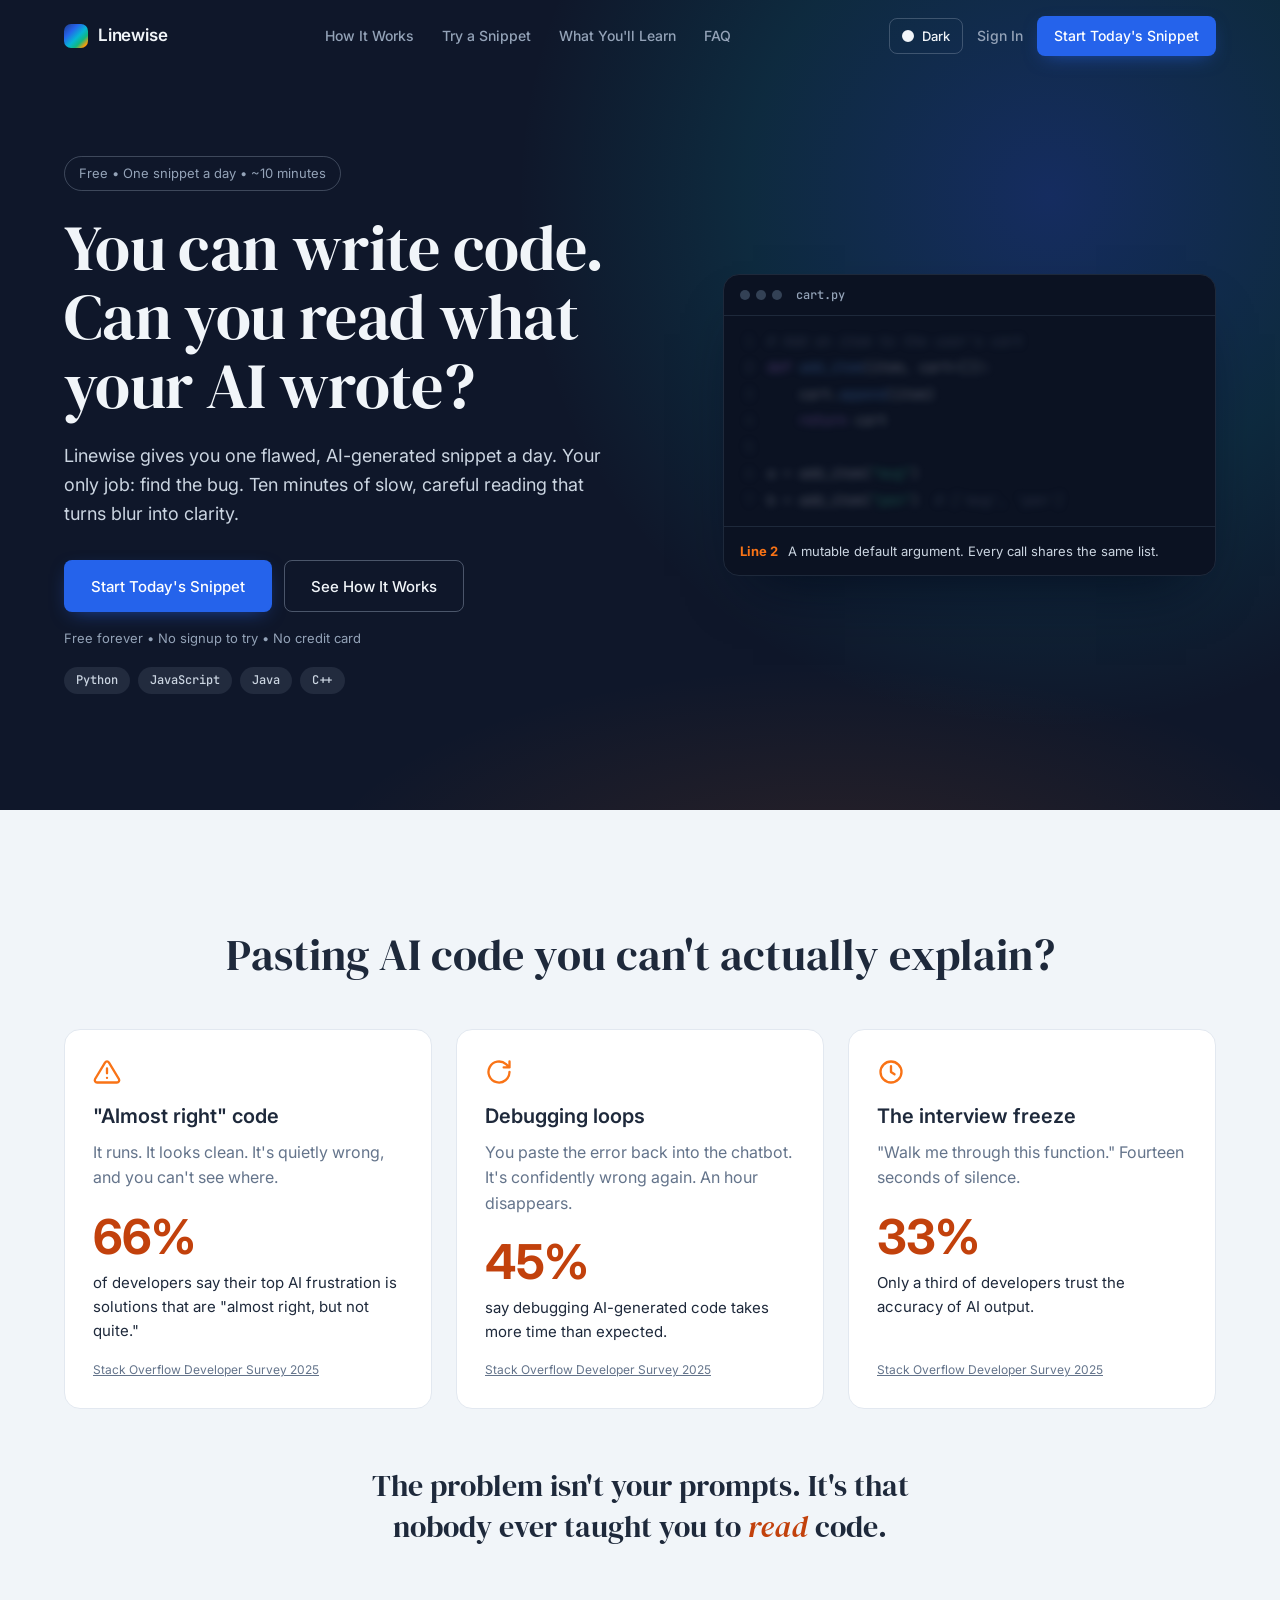
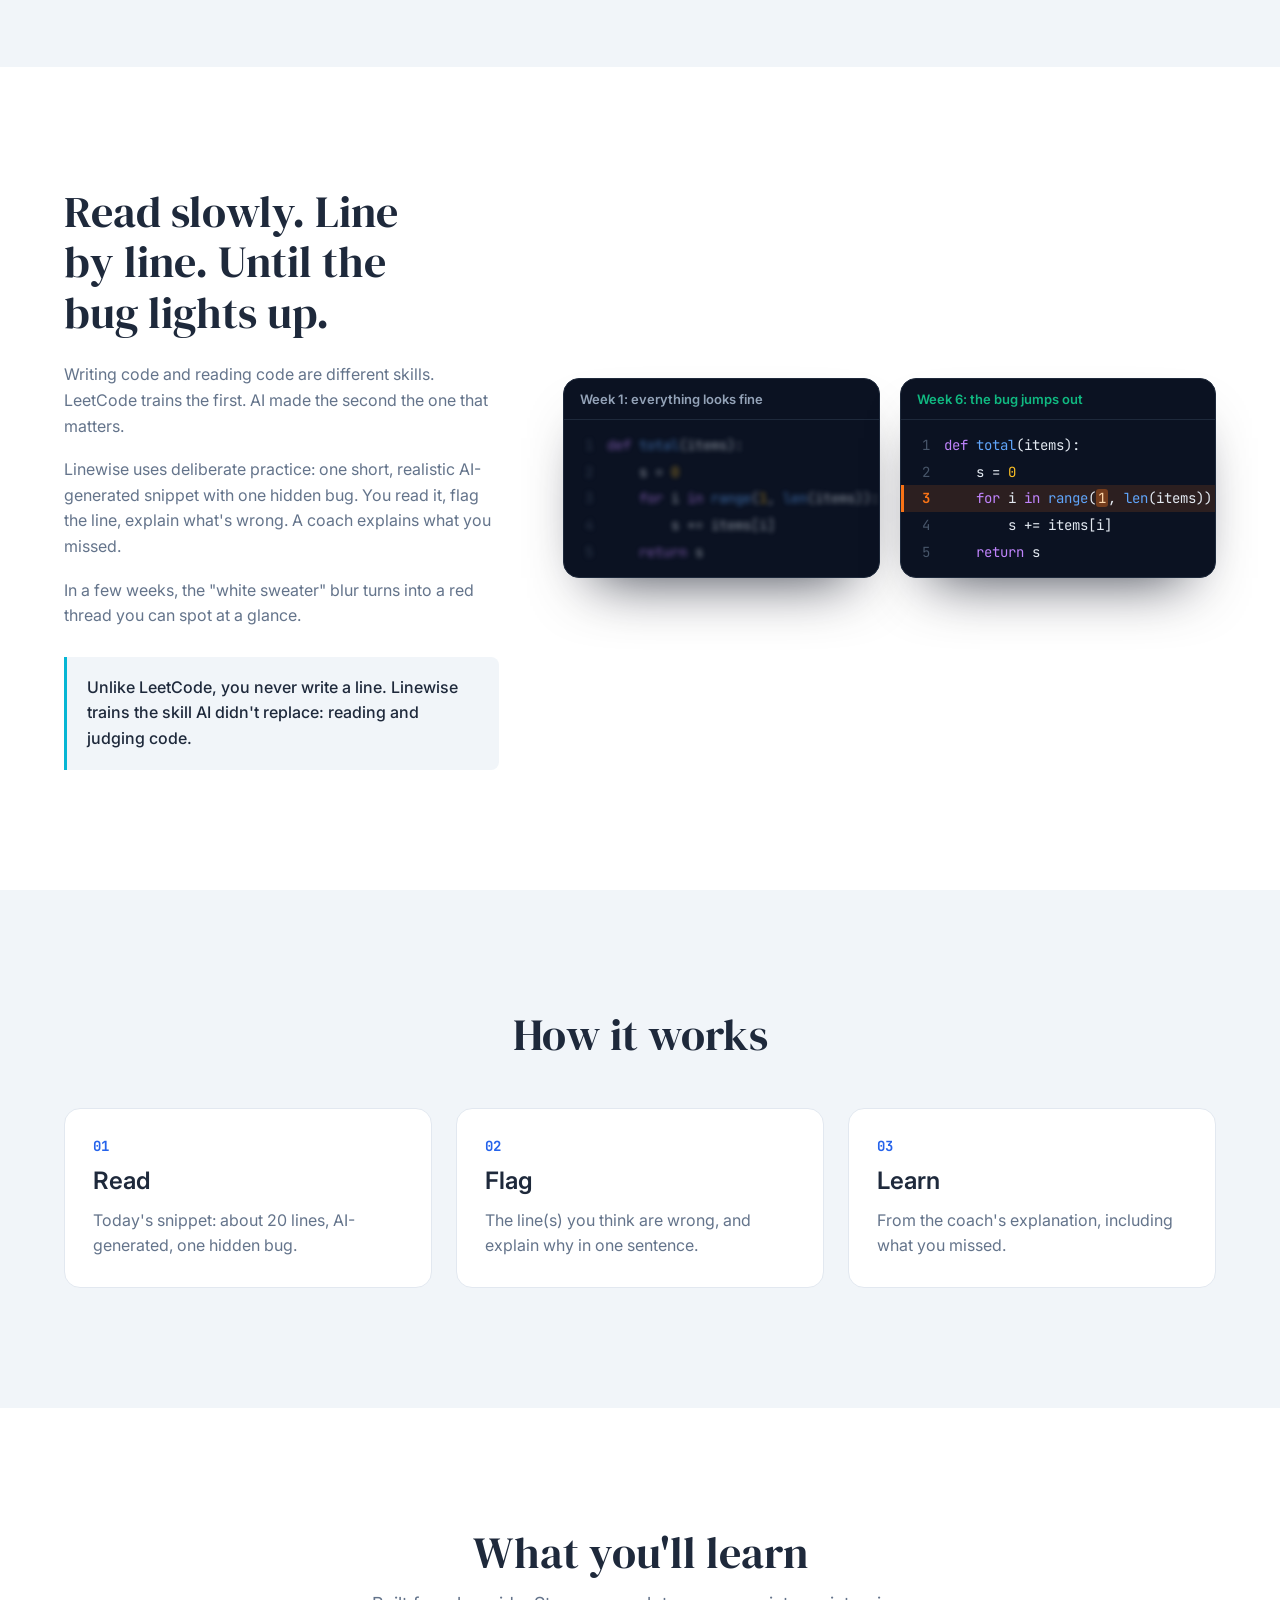
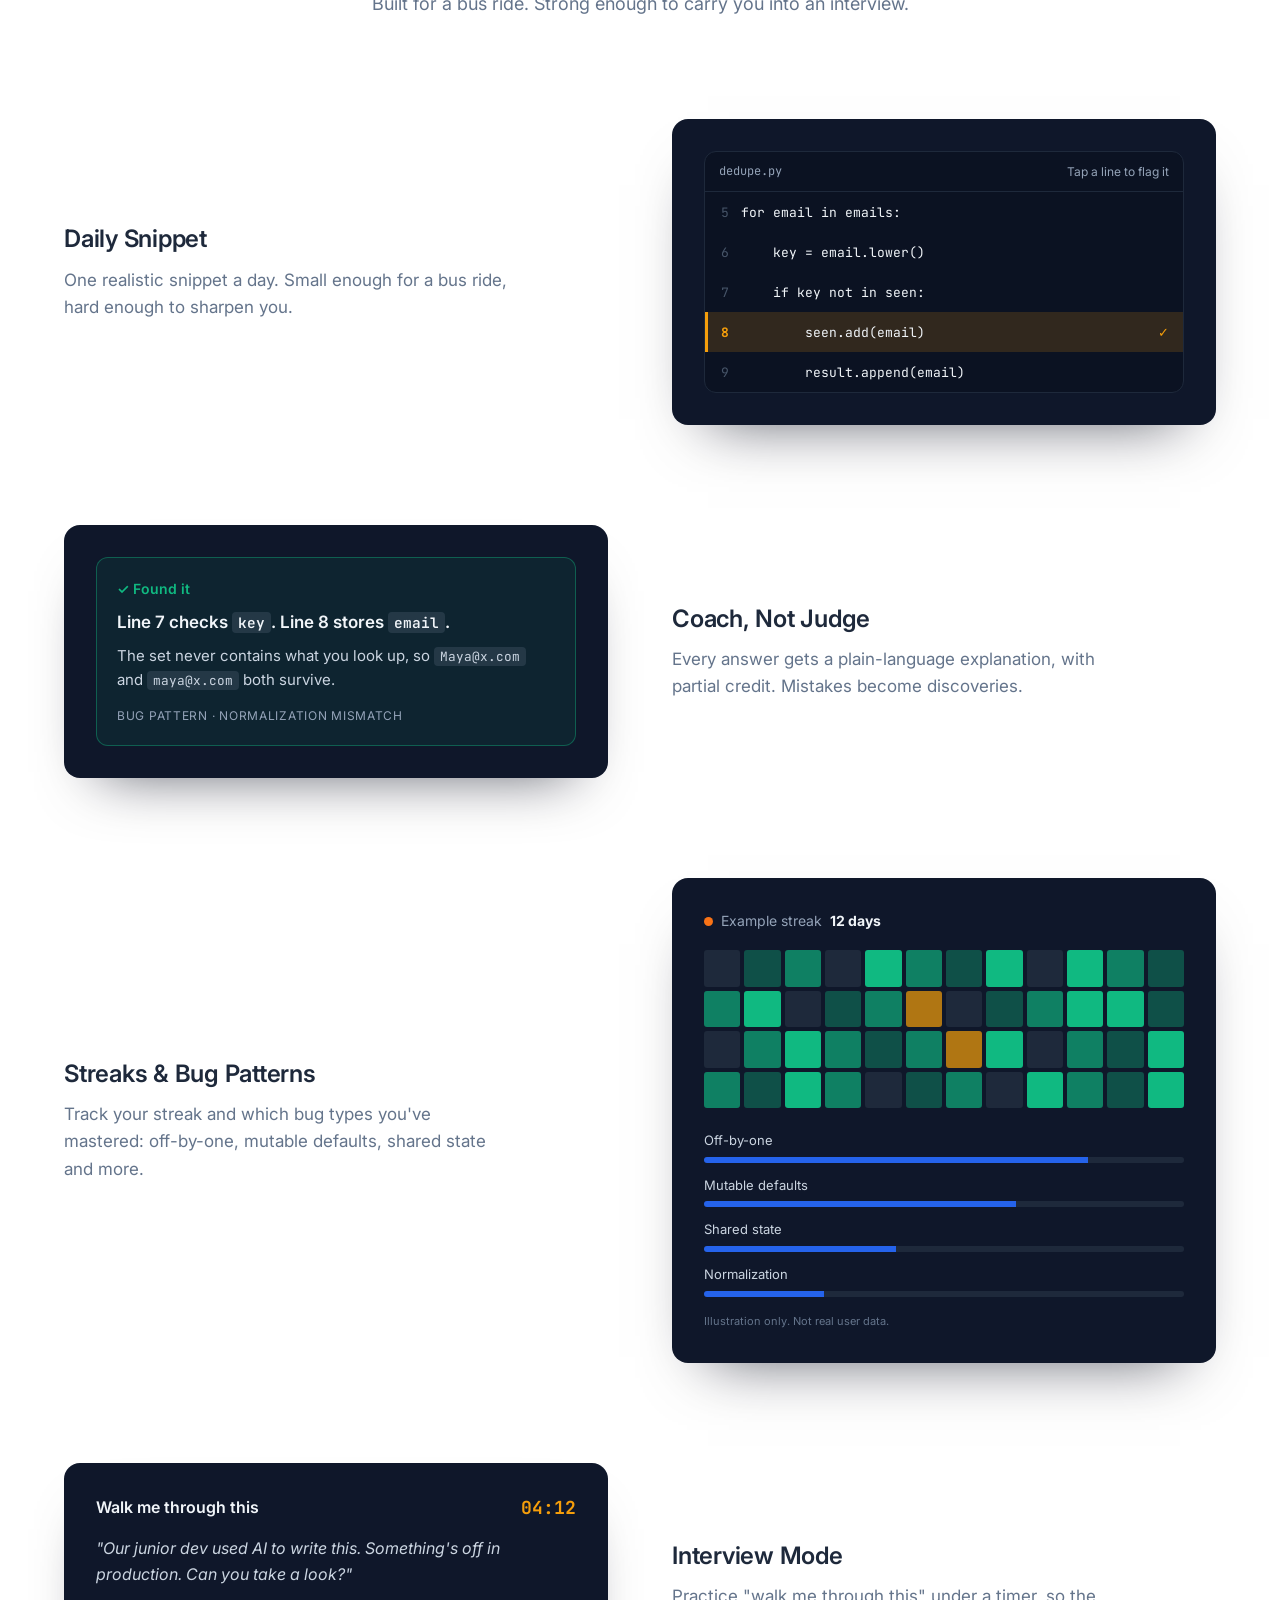
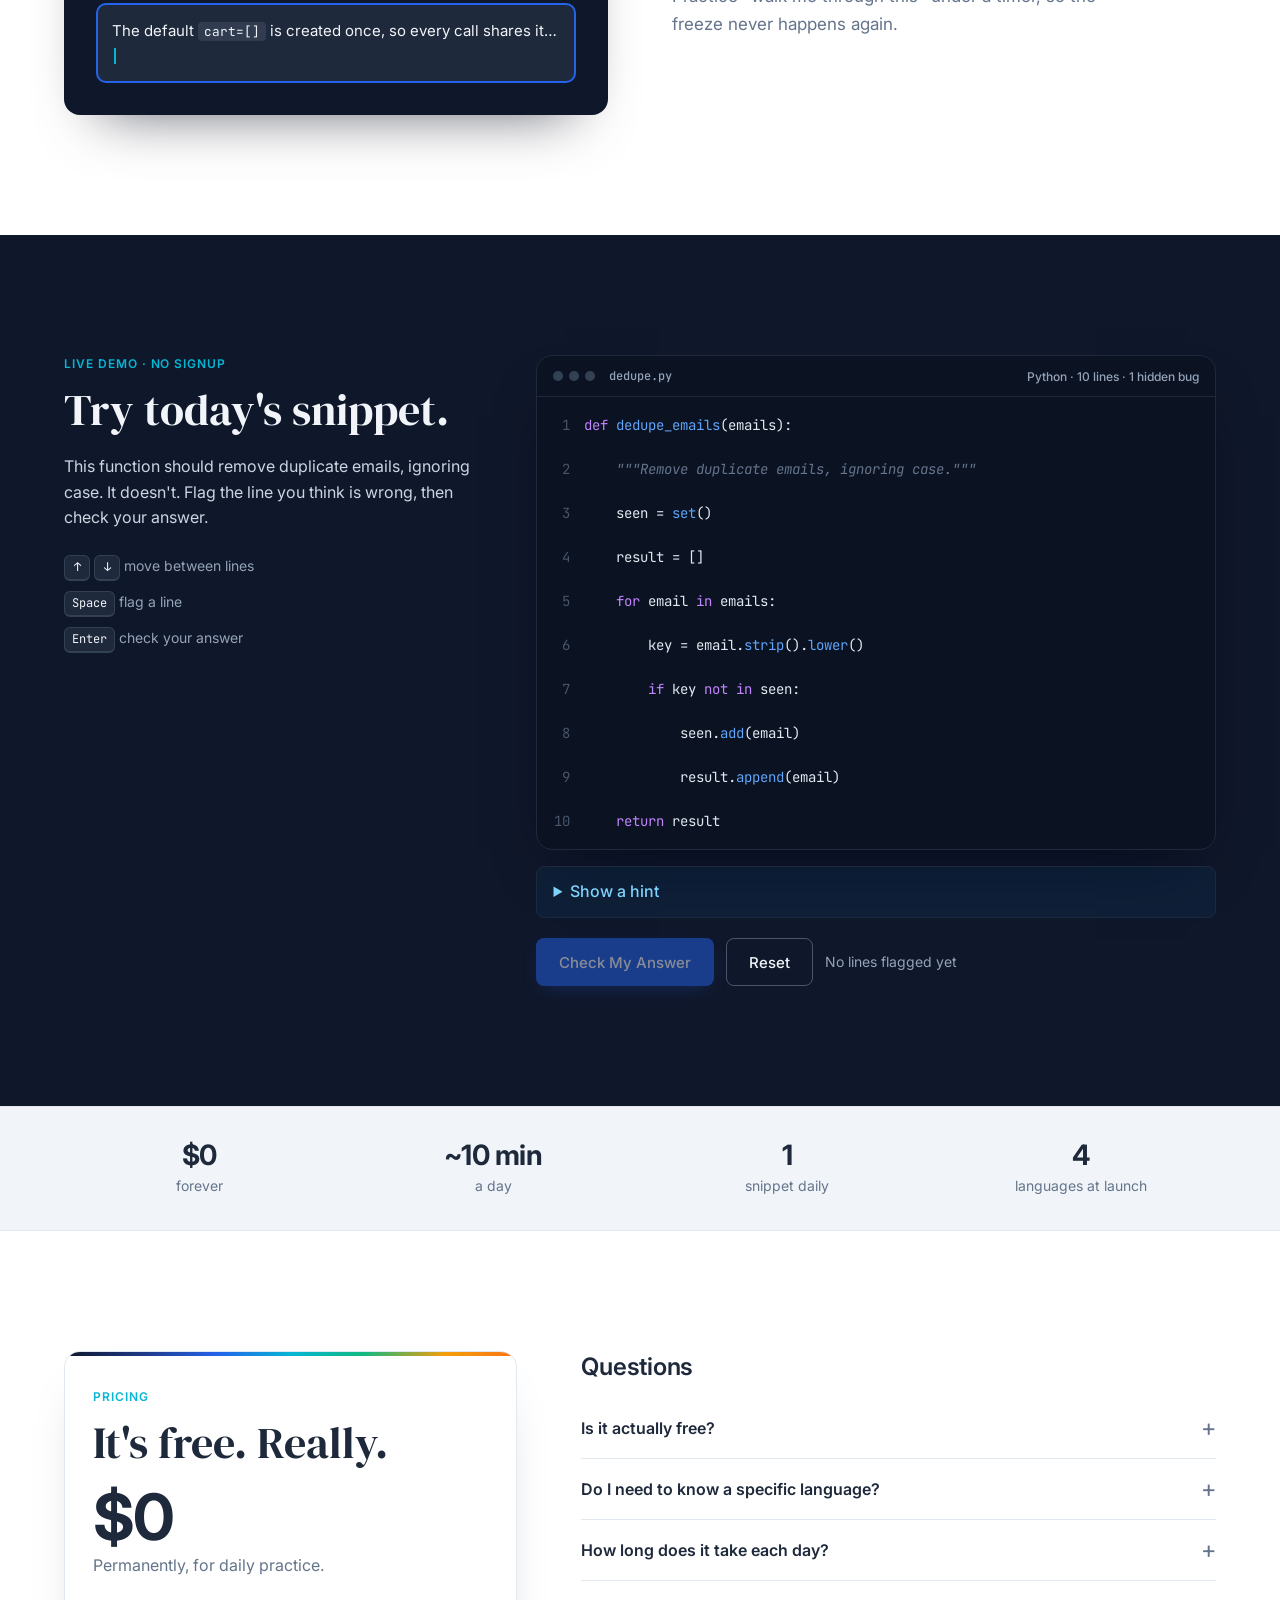
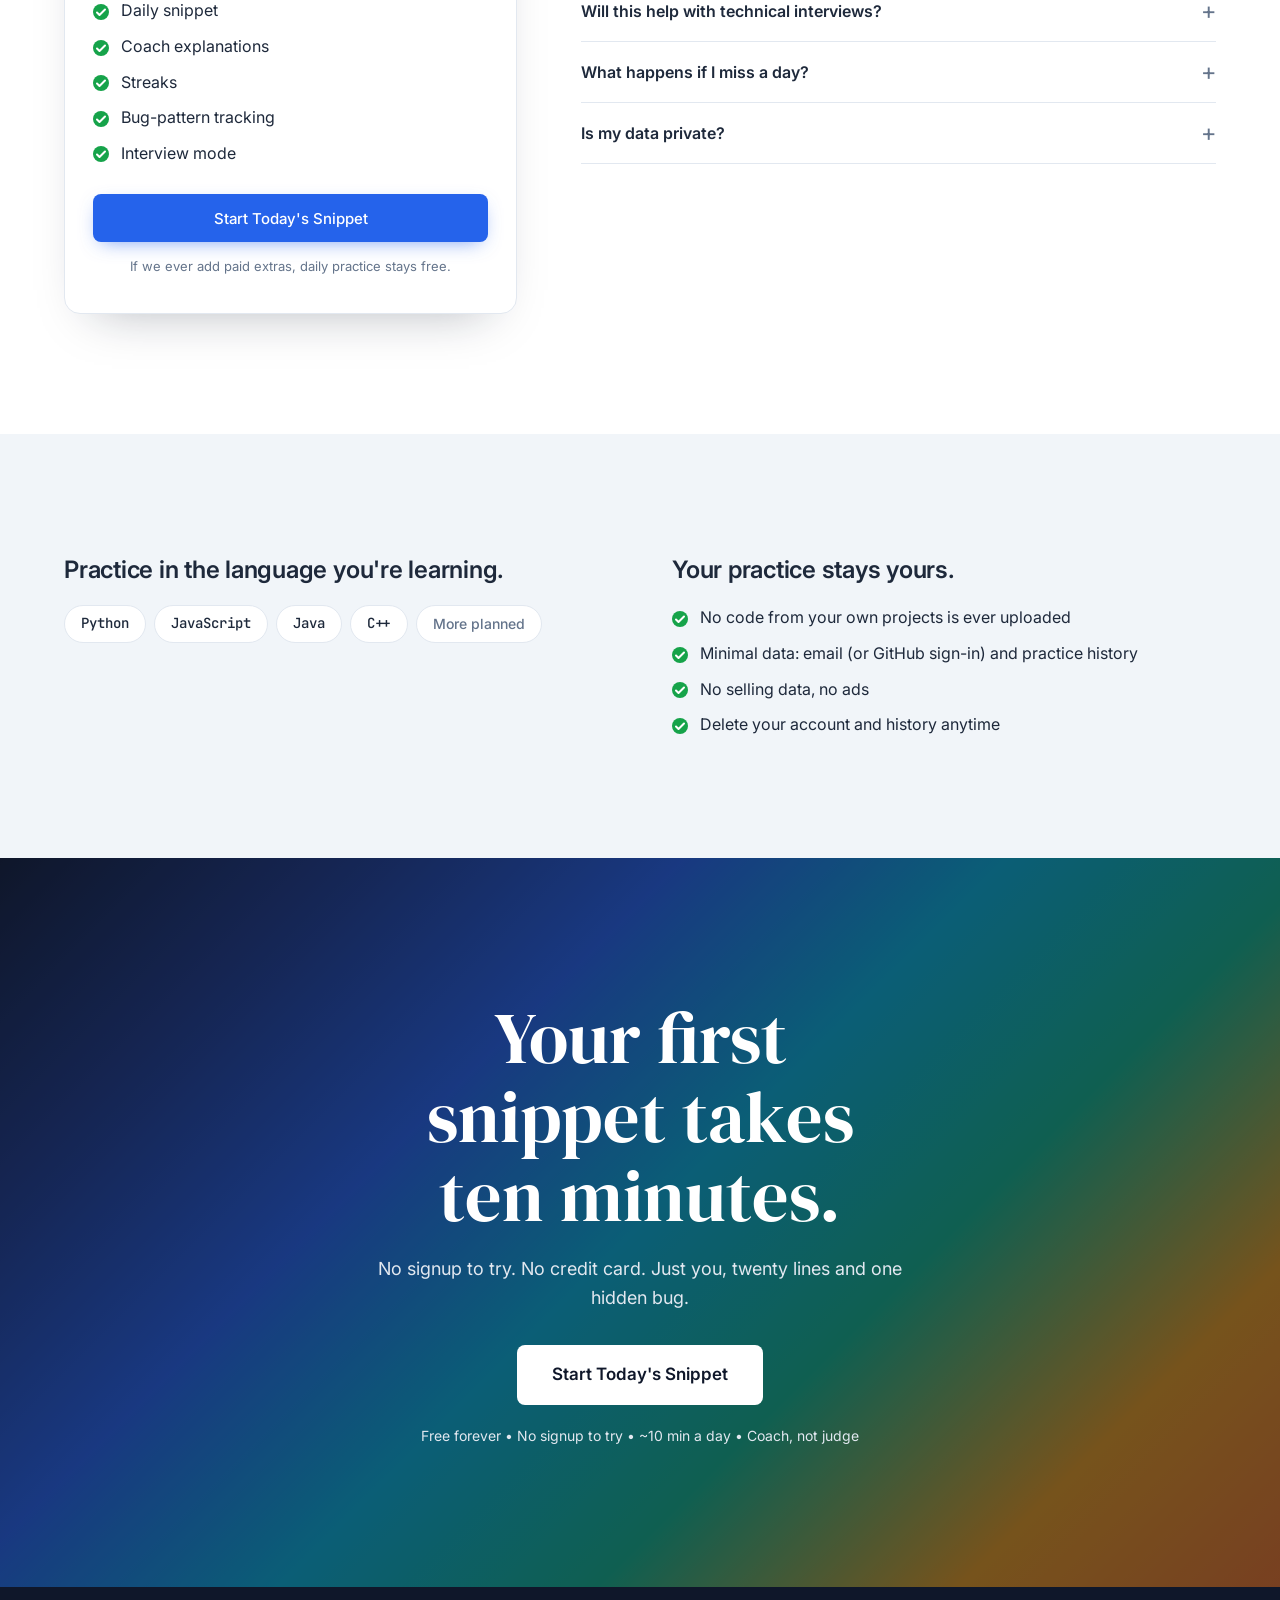
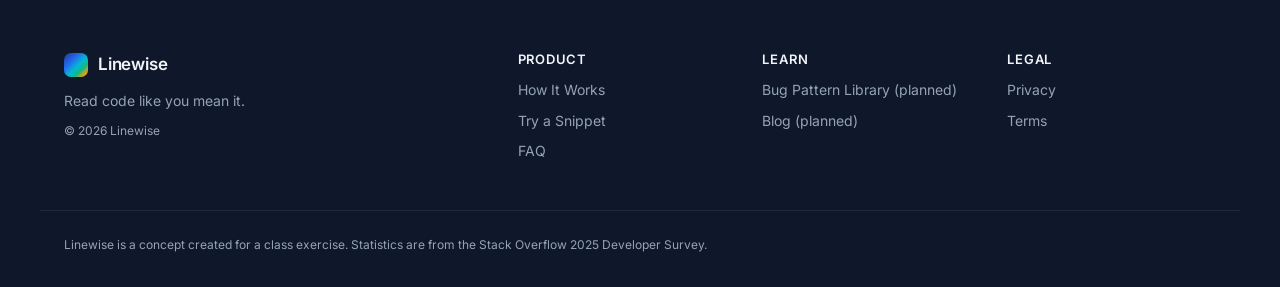
==== index.html @ 15f7f39b "Add Linewise landing page (static site for Netlify) Built from the Linewise landing page PRD and des" ====
<!DOCTYPE html>
<html lang="en" data-theme="dark">
<head>
  <meta charset="utf-8">
  <meta name="viewport" content="width=device-width, initial-scale=1">
  <title>Linewise — Daily Practice Reading &amp; Debugging AI Code</title>
  <meta name="description" content="Pasting AI code you can't explain? Linewise gives you one flawed, AI-generated snippet a day. Find the bug in about ten minutes. Free, no signup to try.">
  <meta name="theme-color" content="#0F172A">
  <meta property="og:title" content="Linewise — Can you read what your AI wrote?">
  <meta property="og:description" content="One flawed, AI-generated snippet a day. Your only job: find the bug. Free forever.">
  <meta property="og:type" content="website">
  <link rel="icon" href="favicon.svg" type="image/svg+xml">
  <link rel="preconnect" href="https://fonts.googleapis.com">
  <link rel="preconnect" href="https://fonts.gstatic.com" crossorigin>
  <link href="https://fonts.googleapis.com/css2?family=DM+Serif+Display:ital@0;1&family=Inter:wght@300;400;500;600;700&family=JetBrains+Mono:wght@400;500;700&display=swap" rel="stylesheet">
  <link rel="stylesheet" href="styles.css">
  <script>
    // Apply the saved or system theme before first paint to avoid a flash.
    (function () {
      var t = null;
      try { t = localStorage.getItem('linewise-theme'); } catch (e) {}
      if (t !== 'light' && t !== 'dark') {
        t = window.matchMedia && window.matchMedia('(prefers-color-scheme: light)').matches ? 'light' : 'dark';
      }
      document.documentElement.setAttribute('data-theme', t);
    })();
  </script>
  <script type="application/ld+json">
  {
    "@context": "https://schema.org",
    "@graph": [
      {
        "@type": "Organization",
        "name": "Linewise",
        "description": "Free daily practice in reading, reviewing and debugging flawed AI-generated code. A concept created for a class exercise."
      },
      {
        "@type": "FAQPage",
        "mainEntity": [
          {"@type": "Question", "name": "Is it actually free?", "acceptedAnswer": {"@type": "Answer", "text": "Yes. Daily practice costs $0, permanently. If we ever add paid extras, daily practice stays free."}},
          {"@type": "Question", "name": "Do I need to know a specific language?", "acceptedAnswer": {"@type": "Answer", "text": "No. Pick the language you're learning: Python, JavaScript, Java or C++ at launch."}},
          {"@type": "Question", "name": "How long does it take each day?", "acceptedAnswer": {"@type": "Answer", "text": "About ten minutes. One snippet, around twenty lines, one hidden bug."}},
          {"@type": "Question", "name": "Will this help with technical interviews?", "acceptedAnswer": {"@type": "Answer", "text": "That's the point. Interview Mode has you explain code out loud under a timer, the same way a live interview does."}},
          {"@type": "Question", "name": "What happens if I miss a day?", "acceptedAnswer": {"@type": "Answer", "text": "Your streak resets, but your history and bug-pattern progress stay. Nothing is lost except the number."}},
          {"@type": "Question", "name": "Is my data private?", "acceptedAnswer": {"@type": "Answer", "text": "Yes. We keep your email (or GitHub sign-in) and practice history. No ads, no selling data, and you can delete everything anytime."}}
        ]
      }
    ]
  }
  </script>
</head>
<body>
  <a class="skip-link" href="#main">Skip to content</a>

  <!-- 1. Navigation -->
  <header class="nav" id="top" data-nav>
    <div class="container nav__inner">
      <a href="#top" class="logo" aria-label="Linewise home">
        <span class="logo__mark" aria-hidden="true"></span>
        <span class="logo__word">Linewise</span>
      </a>

      <nav class="nav__links" aria-label="Primary">
        <a href="#how">How It Works</a>
        <a href="#demo">Try a Snippet</a>
        <a href="#learn">What You'll Learn</a>
        <a href="#faq">FAQ</a>
      </nav>

      <div class="nav__actions">
        <button type="button" class="theme-toggle" data-theme-toggle aria-label="Switch color theme">
          <span class="theme-toggle__dot" aria-hidden="true"></span>
          <span data-theme-label>Light</span>
        </button>
        <a href="#demo" class="nav__signin">Sign In</a>
        <a href="#demo" class="btn btn--primary btn--sm nav__cta">Start Today's Snippet</a>
        <button type="button" class="nav__burger" data-menu-toggle aria-expanded="false" aria-controls="mobile-menu" aria-label="Open menu">
          <span></span><span></span><span></span>
        </button>
      </div>
    </div>

    <div class="mobile-menu" id="mobile-menu" hidden>
      <nav aria-label="Mobile">
        <a href="#how">How It Works</a>
        <a href="#demo">Try a Snippet</a>
        <a href="#learn">What You'll Learn</a>
        <a href="#faq">FAQ</a>
        <a href="#demo">Sign In</a>
        <a href="#demo" class="btn btn--primary">Start Today's Snippet</a>
      </nav>
    </div>
  </header>

  <main id="main">

    <!-- 2. Hero -->
    <section class="hero" aria-labelledby="hero-title">
      <div class="hero__glow" aria-hidden="true"></div>
      <div class="container hero__grid">
        <div class="hero__copy">
          <p class="pill">Free • One snippet a day • ~10 minutes</p>
          <h1 id="hero-title" class="display">You can write code. Can you read what your AI wrote?</h1>
          <p class="hero__sub">Linewise gives you one flawed, AI-generated snippet a day. Your only job: find the bug. Ten minutes of slow, careful reading that turns blur into clarity.</p>
          <div class="hero__ctas">
            <a href="#demo" class="btn btn--primary btn--lg">Start Today's Snippet</a>
            <a href="#how" class="btn btn--ghost btn--lg">See How It Works</a>
          </div>
          <p class="micro">Free forever • No signup to try • No credit card</p>
          <ul class="chips" aria-label="Supported languages">
            <li class="chip">Python</li>
            <li class="chip">JavaScript</li>
            <li class="chip">Java</li>
            <li class="chip">C++</li>
          </ul>
        </div>

        <figure class="code-card hero__card" aria-label="Example snippet with a mutable default argument bug on line 2">
          <div class="code-card__bar">
            <span class="dots" aria-hidden="true"><i></i><i></i><i></i></span>
            <span class="code-card__file">cart.py</span>
          </div>
          <pre class="code code--hero" aria-hidden="true"><span class="ln"><b>1</b><span class="tok-c"># Add an item to the user's cart</span></span>
<span class="ln ln--bug"><b>2</b><span class="tok-k">def</span> <span class="tok-f">add_item</span>(item, cart=[]):</span>
<span class="ln"><b>3</b>    cart.<span class="tok-f">append</span>(item)</span>
<span class="ln"><b>4</b>    <span class="tok-k">return</span> cart</span>
<span class="ln"><b>5</b> </span>
<span class="ln"><b>6</b>a = add_item(<span class="tok-s">"mug"</span>)</span>
<span class="ln"><b>7</b>b = add_item(<span class="tok-s">"pen"</span>)  <span class="tok-c"># ['mug', 'pen']</span></span></pre>
          <figcaption class="code-card__note"><strong>Line 2</strong> A mutable default argument. Every call shares the same list.</figcaption>
        </figure>
      </div>
    </section>

    <!-- 3. Problem -->
    <section class="section section--alt" aria-labelledby="problem-title">
      <div class="container">
        <h2 id="problem-title" class="h2 center reveal">Pasting AI code you can't actually explain?</h2>
        <div class="grid-3 problem-grid">
          <article class="card problem reveal">
            <svg class="icon" viewBox="0 0 24 24" aria-hidden="true"><path d="M12 9v4m0 4h.01M10.3 3.9 1.8 18a2 2 0 0 0 1.7 3h17a2 2 0 0 0 1.7-3L13.7 3.9a2 2 0 0 0-3.4 0Z"/></svg>
            <h3 class="h5">"Almost right" code</h3>
            <p>It runs. It looks clean. It's quietly wrong, and you can't see where.</p>
            <p class="stat">66%</p>
            <p class="stat__label">of developers say their top AI frustration is solutions that are "almost right, but not quite."</p>
            <a class="source" href="https://www.infoworld.com/article/4031673/" target="_blank" rel="noopener">Stack Overflow Developer Survey 2025</a>
          </article>
          <article class="card problem reveal">
            <svg class="icon" viewBox="0 0 24 24" aria-hidden="true"><path d="M21 12a9 9 0 1 1-3-6.7L21 8M21 3v5h-5"/></svg>
            <h3 class="h5">Debugging loops</h3>
            <p>You paste the error back into the chatbot. It's confidently wrong again. An hour disappears.</p>
            <p class="stat">45%</p>
            <p class="stat__label">say debugging AI-generated code takes more time than expected.</p>
            <a class="source" href="https://www.infoworld.com/article/4031673/" target="_blank" rel="noopener">Stack Overflow Developer Survey 2025</a>
          </article>
          <article class="card problem reveal">
            <svg class="icon" viewBox="0 0 24 24" aria-hidden="true"><circle cx="12" cy="12" r="9"/><path d="M12 7v5l3 2"/></svg>
            <h3 class="h5">The interview freeze</h3>
            <p>"Walk me through this function." Fourteen seconds of silence.</p>
            <p class="stat">33%</p>
            <p class="stat__label">Only a third of developers trust the accuracy of AI output.</p>
            <a class="source" href="https://www.infoworld.com/article/4031673/" target="_blank" rel="noopener">Stack Overflow Developer Survey 2025</a>
          </article>
        </div>
        <p class="reframe reveal">The problem isn't your prompts. It's that nobody ever taught you to <em>read</em> code.</p>
      </div>
    </section>

    <!-- 4. Solution -->
    <section class="section" aria-labelledby="solution-title">
      <div class="container solution">
        <div class="solution__copy reveal">
          <h2 id="solution-title" class="h2">Read slowly. Line by line. Until the bug lights up.</h2>
          <p>Writing code and reading code are different skills. LeetCode trains the first. AI made the second the one that matters.</p>
          <p>Linewise uses deliberate practice: one short, realistic AI-generated snippet with one hidden bug. You read it, flag the line, explain what's wrong. A coach explains what you missed.</p>
          <p>In a few weeks, the "white sweater" blur turns into a red thread you can spot at a glance.</p>
          <p class="callout">Unlike LeetCode, you never write a line. Linewise trains the skill AI didn't replace: reading and judging code.</p>
        </div>
        <div class="before-after reveal">
          <figure class="code-card ba">
            <figcaption class="ba__label">Week 1: everything looks fine</figcaption>
            <pre class="code code--blur" aria-hidden="true"><span class="ln"><b>1</b><span class="tok-k">def</span> <span class="tok-f">total</span>(items):</span>
<span class="ln"><b>2</b>    s = <span class="tok-n">0</span></span>
<span class="ln"><b>3</b>    <span class="tok-k">for</span> i <span class="tok-k">in</span> <span class="tok-f">range</span>(<span class="tok-n">1</span>, <span class="tok-f">len</span>(items)):</span>
<span class="ln"><b>4</b>        s += items[i]</span>
<span class="ln"><b>5</b>    <span class="tok-k">return</span> s</span></pre>
          </figure>
          <figure class="code-card ba">
            <figcaption class="ba__label ba__label--after">Week 6: the bug jumps out</figcaption>
            <pre class="code" aria-label="Line 3 starts the range at 1, skipping the first item: an off-by-one bug"><span class="ln"><b>1</b><span class="tok-k">def</span> <span class="tok-f">total</span>(items):</span>
<span class="ln"><b>2</b>    s = <span class="tok-n">0</span></span>
<span class="ln ln--bug"><b>3</b>    <span class="tok-k">for</span> i <span class="tok-k">in</span> <span class="tok-f">range</span>(<mark>1</mark>, <span class="tok-f">len</span>(items)):</span>
<span class="ln"><b>4</b>        s += items[i]</span>
<span class="ln"><b>5</b>    <span class="tok-k">return</span> s</span></pre>
          </figure>
        </div>
      </div>
    </section>

    <!-- 5a. How it works -->
    <section class="section section--alt" id="how" aria-labelledby="how-title">
      <div class="container">
        <h2 id="how-title" class="h2 center reveal">How it works</h2>
        <ol class="steps grid-3">
          <li class="card step reveal">
            <span class="step__num">01</span>
            <h3 class="h4">Read</h3>
            <p>Today's snippet: about 20 lines, AI-generated, one hidden bug.</p>
          </li>
          <li class="card step reveal">
            <span class="step__num">02</span>
            <h3 class="h4">Flag</h3>
            <p>The line(s) you think are wrong, and explain why in one sentence.</p>
          </li>
          <li class="card step reveal">
            <span class="step__num">03</span>
            <h3 class="h4">Learn</h3>
            <p>From the coach's explanation, including what you missed.</p>
          </li>
        </ol>
      </div>
    </section>

    <!-- 5b. Features -->
    <section class="section" id="learn" aria-labelledby="learn-title">
      <div class="container">
        <h2 id="learn-title" class="h2 center reveal">What you'll learn</h2>
        <p class="lead center reveal">Built for a bus ride. Strong enough to carry you into an interview.</p>

        <div class="feature reveal">
          <div class="feature__copy">
            <h3 class="h3">Daily Snippet</h3>
            <p>One realistic snippet a day. Small enough for a bus ride, hard enough to sharpen you.</p>
          </div>
          <div class="feature__visual">
            <div class="mini-code">
              <div class="mini-code__head"><span>dedupe.py</span><span>Tap a line to flag it</span></div>
              <div class="mini-line"><b>5</b>for email in emails:</div>
              <div class="mini-line"><b>6</b>    key = email.lower()</div>
              <div class="mini-line"><b>7</b>    if key not in seen:</div>
              <div class="mini-line mini-line--flag"><b>8</b>        seen.add(email)<span class="flag" aria-hidden="true">✓</span></div>
              <div class="mini-line"><b>9</b>        result.append(email)</div>
            </div>
          </div>
        </div>

        <div class="feature feature--flip reveal">
          <div class="feature__copy">
            <h3 class="h3">Coach, Not Judge</h3>
            <p>Every answer gets a plain-language explanation, with partial credit. Mistakes become discoveries.</p>
          </div>
          <div class="feature__visual">
            <div class="coach">
              <p class="coach__tag">✓ Found it</p>
              <p class="coach__title">Line 7 checks <code>key</code>. Line 8 stores <code>email</code>.</p>
              <p class="coach__body">The set never contains what you look up, so <code>Maya@x.com</code> and <code>maya@x.com</code> both survive.</p>
              <p class="coach__pattern">Bug pattern · Normalization mismatch</p>
            </div>
          </div>
        </div>

        <div class="feature reveal">
          <div class="feature__copy">
            <h3 class="h3">Streaks &amp; Bug Patterns</h3>
            <p>Track your streak and which bug types you've mastered: off-by-one, mutable defaults, shared state and more.</p>
          </div>
          <div class="feature__visual">
            <div class="progress-card">
              <div class="progress-card__streak"><span class="streak-dot" aria-hidden="true"></span> Example streak <strong>12 days</strong></div>
              <div class="heat" aria-hidden="true" data-heatmap></div>
              <ul class="bars">
                <li><span>Off-by-one</span><i style="--w:80%"></i></li>
                <li><span>Mutable defaults</span><i style="--w:65%"></i></li>
                <li><span>Shared state</span><i style="--w:40%"></i></li>
                <li><span>Normalization</span><i style="--w:25%"></i></li>
              </ul>
              <p class="progress-card__note">Illustration only. Not real user data.</p>
            </div>
          </div>
        </div>

        <div class="feature feature--flip reveal">
          <div class="feature__copy">
            <h3 class="h3">Interview Mode</h3>
            <p>Practice "walk me through this" under a timer, so the freeze never happens again.</p>
          </div>
          <div class="feature__visual">
            <div class="interview">
              <div class="interview__head"><span>Walk me through this</span><span class="timer">04:12</span></div>
              <p class="interview__quote">"Our junior dev used AI to write this. Something's off in production. Can you take a look?"</p>
              <div class="interview__box">The default <code>cart=[]</code> is created once, so every call shares it…<span class="caret" aria-hidden="true"></span></div>
            </div>
          </div>
        </div>
      </div>
    </section>

    <!-- 6. Live demo -->
    <section class="section section--dark" id="demo" aria-labelledby="demo-title">
      <div class="container demo">
        <div class="demo__intro reveal">
          <p class="eyebrow">Live demo · no signup</p>
          <h2 id="demo-title" class="h2">Try today's snippet.</h2>
          <p>This function should remove duplicate emails, ignoring case. It doesn't. Flag the line you think is wrong, then check your answer.</p>
          <ul class="demo__keys">
            <li><kbd>↑</kbd> <kbd>↓</kbd> move between lines</li>
            <li><kbd>Space</kbd> flag a line</li>
            <li><kbd>Enter</kbd> check your answer</li>
          </ul>
        </div>

        <div class="demo__panel reveal">
          <div class="code-card">
            <div class="code-card__bar">
              <span class="dots" aria-hidden="true"><i></i><i></i><i></i></span>
              <span class="code-card__file">dedupe.py</span>
              <span class="code-card__hint">Python · 10 lines · 1 hidden bug</span>
            </div>
            <div class="demo-code" role="group" aria-label="Snippet lines. Toggle a line to flag it." data-demo-lines></div>
          </div>

          <details class="hint" data-hint>
            <summary>Show a hint</summary>
            <p>Compare what line 7 checks with what gets stored. Are they the same value?</p>
          </details>

          <div class="demo__actions">
            <button type="button" class="btn btn--primary" data-demo-check disabled>Check My Answer</button>
            <button type="button" class="btn btn--ghost" data-demo-reset>Reset</button>
            <span class="demo__count" data-demo-count>No lines flagged yet</span>
          </div>

          <div class="result" data-demo-result aria-live="polite"></div>
        </div>
      </div>
    </section>

    <!-- 7. Facts (no invented social proof) -->
    <section class="facts" aria-label="Product facts">
      <div class="container facts__row">
        <div><strong>$0</strong><span>forever</span></div>
        <div><strong>~10 min</strong><span>a day</span></div>
        <div><strong>1</strong><span>snippet daily</span></div>
        <div><strong>4</strong><span>languages at launch</span></div>
      </div>
    </section>

    <!-- 8. Free card + FAQ -->
    <section class="section" id="faq" aria-labelledby="faq-title">
      <div class="container pricing">
        <div class="free-card reveal">
          <p class="eyebrow">Pricing</p>
          <h2 class="h2">It's free. Really.</h2>
          <p class="price">$0</p>
          <p>Permanently, for daily practice.</p>
          <ul class="checks">
            <li>Daily snippet</li>
            <li>Coach explanations</li>
            <li>Streaks</li>
            <li>Bug-pattern tracking</li>
            <li>Interview mode</li>
          </ul>
          <a href="#demo" class="btn btn--primary btn--block">Start Today's Snippet</a>
          <p class="micro">If we ever add paid extras, daily practice stays free.</p>
        </div>

        <div class="faq reveal">
          <h2 id="faq-title" class="h3">Questions</h2>
          <details>
            <summary>Is it actually free?</summary>
            <p>Yes. Daily practice costs $0, permanently. If we ever add paid extras, daily practice stays free.</p>
          </details>
          <details>
            <summary>Do I need to know a specific language?</summary>
            <p>No. Pick the language you're learning: Python, JavaScript, Java or C++ at launch, with more planned.</p>
          </details>
          <details>
            <summary>How long does it take each day?</summary>
            <p>About ten minutes. One snippet, around twenty lines, one hidden bug.</p>
          </details>
          <details>
            <summary>Will this help with technical interviews?</summary>
            <p>That's the point. Interview Mode has you explain code under a timer, the same way a live "walk me through this" interview does.</p>
          </details>
          <details>
            <summary>What happens if I miss a day?</summary>
            <p>Your streak resets, but your history and bug-pattern progress stay. Nothing is lost except the number.</p>
          </details>
          <details>
            <summary>Is my data private?</summary>
            <p>Yes. We keep your email (or GitHub sign-in) and practice history. No ads, no selling data, and you can delete everything anytime.</p>
          </details>
        </div>
      </div>
    </section>

    <!-- 9. Languages & privacy -->
    <section class="section section--alt" aria-label="Languages and privacy">
      <div class="container grid-2">
        <div class="reveal">
          <h2 class="h3">Practice in the language you're learning.</h2>
          <ul class="chips chips--lg">
            <li class="chip">Python</li>
            <li class="chip">JavaScript</li>
            <li class="chip">Java</li>
            <li class="chip">C++</li>
            <li class="chip chip--muted">More planned</li>
          </ul>
        </div>
        <div class="reveal">
          <h2 class="h3">Your practice stays yours.</h2>
          <ul class="checks">
            <li>No code from your own projects is ever uploaded</li>
            <li>Minimal data: email (or GitHub sign-in) and practice history</li>
            <li>No selling data, no ads</li>
            <li>Delete your account and history anytime</li>
          </ul>
        </div>
      </div>
    </section>

    <!-- 10. Final CTA -->
    <section class="final" aria-labelledby="final-title">
      <div class="final__overlay"></div>
      <div class="container final__inner">
        <h2 id="final-title" class="final__title">Your first snippet takes ten minutes.</h2>
        <p>No signup to try. No credit card. Just you, twenty lines and one hidden bug.</p>
        <a href="#demo" class="btn btn--light btn--xl">Start Today's Snippet</a>
        <p class="final__trust">Free forever • No signup to try • ~10 min a day • Coach, not judge</p>
      </div>
    </section>
  </main>

  <!-- 11. Footer -->
  <footer class="footer">
    <div class="container footer__grid">
      <div>
        <a href="#top" class="logo"><span class="logo__mark" aria-hidden="true"></span><span class="logo__word">Linewise</span></a>
        <p>Read code like you mean it.</p>
        <p class="footer__small">© 2026 Linewise</p>
      </div>
      <div>
        <h2 class="footer__h">Product</h2>
        <ul>
          <li><a href="#how">How It Works</a></li>
          <li><a href="#demo">Try a Snippet</a></li>
          <li><a href="#faq">FAQ</a></li>
        </ul>
      </div>
      <div>
        <h2 class="footer__h">Learn</h2>
        <ul>
          <li><span>Bug Pattern Library (planned)</span></li>
          <li><span>Blog (planned)</span></li>
        </ul>
      </div>
      <div>
        <h2 class="footer__h">Legal</h2>
        <ul>
          <li><a href="#faq">Privacy</a></li>
          <li><a href="#faq">Terms</a></li>
        </ul>
      </div>
    </div>
    <p class="container footer__note">Linewise is a concept created for a class exercise. Statistics are from the Stack Overflow 2025 Developer Survey.</p>
  </footer>

  <script src="script.js"></script>
</body>
</html>
---- styles.css ----
/* ==========================================================
   Linewise landing page
   Tokens come from the Linewise Brand Identity & Design System.
   ========================================================== */

:root {
  /* Brand */
  --midnight: #0F172A;
  --indigo: #1E3A8A;
  --cobalt: #2563EB;
  --cyan: #06B6D4;
  --emerald: #10B981;
  --amber: #F59E0B;
  --flare: #F97316;
  --gradient: linear-gradient(135deg, #0F172A 0%, #1E3A8A 18%, #2563EB 34%, #06B6D4 50%, #10B981 66%, #F59E0B 84%, #F97316 100%);

  /* Functional */
  --success: #16A34A;
  --warning: #D97706;
  --error: #DC2626;
  --info: #0284C7;

  /* Always-dark surfaces (hero, demo, footer) */
  --ink-bg: #0F172A;
  --ink-bg-2: #0B1222;
  --ink-line: #1E293B;
  --ink-text: #F1F5F9;
  --ink-muted: #94A3B8;

  /* Type */
  --font-sans: "Inter", system-ui, -apple-system, "Segoe UI", sans-serif;
  --font-serif: "DM Serif Display", Georgia, serif;
  --font-mono: "JetBrains Mono", ui-monospace, SFMono-Regular, Menlo, monospace;

  /* Radius */
  --r-lg: 0.5rem;
  --r-xl: 1rem;
  --r-full: 9999px;

  /* Motion */
  --ease: cubic-bezier(0.4, 0, 0.2, 1);
  --t-micro: 150ms;
  --t-std: 300ms;
  --t-reveal: 500ms;

  --nav-h: 72px;
}

/* Light theme (themed sections) */
:root,
:root[data-theme="light"] {
  --bg: #FFFFFF;
  --bg-alt: #F1F5F9;
  --surface: #FFFFFF;
  --border: #E2E8F0;
  --text: #1E293B;
  --muted: #64748B;
  --accent-text: #C2410C; /* Flare darkened for AA contrast on white */
  --link: #2563EB;
  color-scheme: light;
}

/* Dark theme: system preference, unless the user picked light */
@media (prefers-color-scheme: dark) {
  :root:not([data-theme="light"]) {
    --bg: #0F172A;
    --bg-alt: #111C33;
    --surface: #16213A;
    --border: #22304A;
    --text: #F1F5F9;
    --muted: #A5B4C8;
    --accent-text: #FB923C;
    --link: #60A5FA;
    color-scheme: dark;
  }
}

:root[data-theme="dark"] {
  --bg: #0F172A;
  --bg-alt: #111C33;
  --surface: #16213A;
  --border: #22304A;
  --text: #F1F5F9;
  --muted: #A5B4C8;
  --accent-text: #FB923C;
  --link: #60A5FA;
  color-scheme: dark;
}

/* ---------- Base ---------- */
*, *::before, *::after { box-sizing: border-box; }

html {
  scroll-behavior: smooth;
  scroll-padding-top: calc(var(--nav-h) + 8px);
  -webkit-text-size-adjust: 100%;
}

body {
  margin: 0;
  background: var(--bg);
  color: var(--text);
  font: 400 1rem/1.6 var(--font-sans);
  -webkit-font-smoothing: antialiased;
  overflow-x: hidden;
}

img, svg { display: block; max-width: 100%; }
a { color: var(--link); }
h1, h2, h3, h4, h5, p { margin: 0; }
ul, ol { margin: 0; padding: 0; list-style: none; }
code, kbd, pre { font-family: var(--font-mono); }

:focus-visible {
  outline: 2px solid var(--cobalt);
  outline-offset: 2px;
  border-radius: 4px;
}

.skip-link {
  position: absolute;
  left: 16px;
  top: -48px;
  z-index: 2000;
  padding: 10px 16px;
  background: var(--cobalt);
  color: #fff;
  border-radius: var(--r-lg);
  font-weight: 600;
  text-decoration: none;
}
.skip-link:focus { top: 12px; }

.container {
  width: 100%;
  max-width: 1200px;
  margin: 0 auto;
  padding: 0 16px;
}
@media (min-width: 640px) { .container { padding: 0 24px; } }

.center { text-align: center; }

/* ---------- Type ---------- */
.display {
  font: 400 clamp(2.4rem, 5.6vw, 4rem)/1.08 var(--font-serif);
  letter-spacing: -0.01em;
  text-wrap: balance;
}
.h2 {
  font: 400 clamp(1.9rem, 3.6vw, 2.75rem)/1.15 var(--font-serif);
  text-wrap: balance;
}
.h3 { font: 600 1.5rem/1.3 var(--font-sans); letter-spacing: -0.01em; }
.h4 { font: 600 1.5rem/1.35 var(--font-sans); }
.h5 { font: 600 1.25rem/1.4 var(--font-sans); }
.lead { color: var(--muted); font-size: 1.125rem; margin-top: 12px; }
.eyebrow {
  font: 600 0.75rem/1.5 var(--font-sans);
  letter-spacing: 0.08em;
  text-transform: uppercase;
  color: var(--cyan);
  margin-bottom: 12px;
}
.micro { font-size: 0.8125rem; color: var(--muted); }

/* ---------- Buttons ---------- */
.btn {
  display: inline-flex;
  align-items: center;
  justify-content: center;
  gap: 8px;
  min-height: 48px;
  padding: 0 22px;
  border-radius: var(--r-lg);
  border: 1px solid transparent;
  font: 500 0.9375rem/1 var(--font-sans);
  text-decoration: none;
  cursor: pointer;
  transition: transform var(--t-micro) ease-out, box-shadow var(--t-micro) ease-out,
              background-color var(--t-micro) ease-out, border-color var(--t-micro) ease-out;
  white-space: nowrap;
}
.btn:hover { transform: translateY(-2px); }
.btn:disabled { opacity: 0.5; cursor: not-allowed; transform: none; }

.btn--primary {
  background: var(--cobalt);
  color: #fff;
  box-shadow: 0 6px 20px -8px rgba(37, 99, 235, 0.7);
}
.btn--primary:hover:not(:disabled) {
  background: linear-gradient(135deg, #2563EB, #1E40AF);
  box-shadow: 0 10px 28px -8px rgba(37, 99, 235, 0.8);
}
.btn--ghost {
  background: transparent;
  color: inherit;
  border-color: rgba(148, 163, 184, 0.45);
}
.btn--ghost:hover { border-color: var(--cyan); }
.btn--light { background: #fff; color: var(--midnight); font-weight: 600; }
.btn--light:hover { box-shadow: 0 12px 30px -10px rgba(0, 0, 0, 0.5); }
.btn--sm { min-height: 40px; padding: 0 16px; font-size: 0.875rem; }
.btn--lg { min-height: 52px; padding: 0 26px; }
.btn--xl { min-height: 60px; padding: 0 34px; font-size: 1.0625rem; }
.btn--block { width: 100%; }

/* ---------- Chips / pill ---------- */
.pill {
  display: inline-block;
  padding: 6px 14px;
  border: 1px solid rgba(148, 163, 184, 0.35);
  border-radius: var(--r-full);
  font-size: 0.8125rem;
  color: var(--ink-muted);
  margin-bottom: 22px;
}
.chips { display: flex; flex-wrap: wrap; gap: 8px; }
.chip {
  padding: 5px 12px;
  border-radius: var(--r-full);
  background: rgba(148, 163, 184, 0.14);
  font: 500 0.75rem/1.4 var(--font-mono);
}
.chips--lg { margin-top: 20px; }
.chips--lg .chip { font-size: 0.875rem; padding: 8px 16px; background: var(--surface); border: 1px solid var(--border); }
.chip--muted { color: var(--muted); font-family: var(--font-sans); }

/* ---------- Logo ---------- */
.logo {
  display: inline-flex;
  align-items: center;
  gap: 10px;
  color: inherit;
  text-decoration: none;
  font-weight: 600;
  font-size: 1.0625rem;
  letter-spacing: -0.01em;
}
.logo__mark {
  width: 24px;
  height: 24px;
  border-radius: 7px;
  background: linear-gradient(135deg, #1E3A8A, #2563EB 30%, #06B6D4 55%, #10B981 72%, #F59E0B 88%, #F97316);
}

/* ---------- Nav ---------- */
.nav {
  position: fixed;
  inset: 0 0 auto 0;
  z-index: 1000;
  color: var(--ink-text);
  transition: background-color var(--t-std) var(--ease), box-shadow var(--t-std) var(--ease);
}
.nav.is-solid {
  background: rgba(15, 23, 42, 0.86);
  backdrop-filter: blur(12px);
  -webkit-backdrop-filter: blur(12px);
  box-shadow: 0 1px 0 rgba(148, 163, 184, 0.12);
}
.nav__inner {
  height: var(--nav-h);
  display: flex;
  align-items: center;
  justify-content: space-between;
  gap: 16px;
}
.nav__links { display: none; gap: 28px; }
.nav__links a, .nav__signin {
  color: var(--ink-muted);
  text-decoration: none;
  font-size: 0.875rem;
  font-weight: 500;
  transition: color var(--t-micro);
}
.nav__links a:hover, .nav__signin:hover { color: #fff; }
.nav__actions { display: flex; align-items: center; gap: 14px; }
.nav__signin, .nav__cta { display: none; }

.theme-toggle {
  display: inline-flex;
  align-items: center;
  gap: 8px;
  min-height: 36px;
  padding: 0 12px;
  border-radius: var(--r-lg);
  border: 1px solid rgba(148, 163, 184, 0.35);
  background: transparent;
  color: var(--ink-text);
  font: 500 0.8125rem var(--font-sans);
  cursor: pointer;
}
.theme-toggle:hover { border-color: var(--cyan); }
.theme-toggle__dot {
  width: 12px;
  height: 12px;
  border-radius: 50%;
  border: 2px solid currentColor;
}
:root[data-theme="light"] .theme-toggle__dot { background: currentColor; }

.nav__burger {
  width: 44px;
  height: 44px;
  display: inline-flex;
  flex-direction: column;
  justify-content: center;
  align-items: center;
  gap: 5px;
  border: 0;
  background: transparent;
  cursor: pointer;
  border-radius: var(--r-lg);
}
.nav__burger span {
  width: 20px;
  height: 2px;
  background: var(--ink-text);
  border-radius: 2px;
  transition: transform var(--t-std) var(--ease), opacity var(--t-std);
}
.nav__burger[aria-expanded="true"] span:nth-child(1) { transform: translateY(7px) rotate(45deg); }
.nav__burger[aria-expanded="true"] span:nth-child(2) { opacity: 0; }
.nav__burger[aria-expanded="true"] span:nth-child(3) { transform: translateY(-7px) rotate(-45deg); }

.mobile-menu {
  background: rgba(15, 23, 42, 0.97);
  border-top: 1px solid var(--ink-line);
  backdrop-filter: blur(12px);
}
.mobile-menu nav { display: flex; flex-direction: column; padding: 8px 16px 20px; }
.mobile-menu a:not(.btn) {
  color: var(--ink-text);
  text-decoration: none;
  padding: 14px 0;
  border-bottom: 1px solid var(--ink-line);
  font-weight: 500;
}
.mobile-menu .btn { margin-top: 16px; }

@media (max-width: 767px) { :root { --nav-h: 60px; } }

@media (min-width: 1024px) {
  .nav__links { display: flex; }
  .nav__signin, .nav__cta { display: inline-flex; }
  .nav__burger, .mobile-menu { display: none !important; }
}

/* ---------- Hero ---------- */
.hero {
  position: relative;
  min-height: 90vh;
  display: flex;
  align-items: center;
  padding: calc(var(--nav-h) + 48px) 0 80px;
  background: var(--ink-bg);
  color: var(--ink-text);
  overflow: hidden;
}
.hero__glow {
  position: absolute;
  inset: -20% -10% auto auto;
  width: 70vw;
  height: 70vw;
  max-width: 900px;
  max-height: 900px;
  background: radial-gradient(circle at 60% 40%, rgba(37, 99, 235, 0.28), rgba(6, 182, 212, 0.12) 40%, transparent 70%);
  pointer-events: none;
}
.hero::after {
  content: "";
  position: absolute;
  inset: auto -10% -40% 20%;
  height: 60%;
  background: radial-gradient(ellipse, rgba(249, 115, 22, 0.12), transparent 65%);
  pointer-events: none;
}
.hero__grid {
  position: relative;
  z-index: 1;
  display: grid;
  gap: 48px;
  align-items: center;
}
@media (min-width: 1024px) {
  .hero__grid { grid-template-columns: 55fr 45fr; gap: 56px; }
}
.hero__sub {
  margin-top: 22px;
  max-width: 34rem;
  font-size: 1.125rem;
  color: #CBD5E1;
}
.hero__ctas { display: flex; flex-wrap: wrap; gap: 12px; margin-top: 32px; }
.hero .micro { color: var(--ink-muted); margin: 16px 0 18px; }
.hero .chip { color: #CBD5E1; }

/* ---------- Code cards ---------- */
.code-card {
  margin: 0;
  background: var(--ink-bg-2);
  border: 1px solid var(--ink-line);
  border-radius: var(--r-xl);
  color: #E2E8F0;
  overflow: hidden;
  box-shadow: 0 30px 60px -30px rgba(2, 6, 23, 0.8);
  min-width: 0;
}
.code-card__bar {
  display: flex;
  align-items: center;
  gap: 14px;
  padding: 12px 16px;
  border-bottom: 1px solid var(--ink-line);
  font: 500 0.75rem var(--font-mono);
  color: var(--ink-muted);
}
.code-card__hint { margin-left: auto; font-family: var(--font-sans); display: none; }
@media (min-width: 640px) { .code-card__hint { display: inline; } }
.dots { display: inline-flex; gap: 6px; }
.dots i { width: 10px; height: 10px; border-radius: 50%; background: #334155; }
.code-card__note {
  padding: 14px 16px;
  border-top: 1px solid var(--ink-line);
  font-size: 0.8125rem;
  color: #CBD5E1;
}
.code-card__note strong { color: var(--flare); margin-right: 6px; }

.code {
  margin: 0;
  padding: 12px 0;
  font-size: 0.8125rem;
  line-height: 1.9;
  overflow-x: auto;
  white-space: normal; /* newlines between block lines collapse; each line keeps its own spacing */
}
@media (min-width: 640px) { .code { font-size: 0.875rem; } }
.ln { display: block; min-width: max-content; padding: 0 16px 0 0; border-left: 3px solid transparent; white-space: pre; }
.ln b {
  display: inline-block;
  width: 40px;
  padding-right: 14px;
  text-align: right;
  color: #475569;
  font-weight: 400;
  user-select: none;
}
.ln--bug {
  background: rgba(249, 115, 22, 0.14);
  border-left-color: var(--flare);
}
.ln--bug b { color: var(--flare); font-weight: 700; }
.code mark { background: rgba(249, 115, 22, 0.35); color: #FED7AA; border-radius: 3px; padding: 0 2px; }

.tok-k { color: #C084FC; }
.tok-f { color: #60A5FA; }
.tok-s { color: #34D399; }
.tok-c { color: #64748B; font-style: italic; }
.tok-n { color: #FBBF24; }

/* Hero "reading" animation: lines blur, then sharpen one by one; bug lights up. */
.code--hero .ln { animation: read 16s var(--ease) infinite both; }
.code--hero .ln:nth-child(1) { animation-delay: 0s; }
.code--hero .ln:nth-child(2) { animation-delay: 0.6s; }
.code--hero .ln:nth-child(3) { animation-delay: 1.2s; }
.code--hero .ln:nth-child(4) { animation-delay: 1.8s; }
.code--hero .ln:nth-child(5) { animation-delay: 2.4s; }
.code--hero .ln:nth-child(6) { animation-delay: 3.0s; }
.code--hero .ln:nth-child(7) { animation-delay: 3.6s; }
.code--hero .ln--bug { animation-name: read, flare; animation-delay: 0.6s, 0s; }

@keyframes read {
  0%   { filter: blur(4px); opacity: 0.35; }
  6%   { filter: blur(0); opacity: 1; }
  88%  { filter: blur(0); opacity: 1; }
  100% { filter: blur(4px); opacity: 0.35; }
}
@keyframes flare {
  0%, 28%   { background: transparent; border-left-color: transparent; }
  34%, 88%  { background: rgba(249, 115, 22, 0.16); border-left-color: var(--flare); }
  100%      { background: transparent; border-left-color: transparent; }
}
.code--hero .ln--bug b { animation: flare-num 16s var(--ease) infinite both; }
@keyframes flare-num {
  0%, 28% { color: #475569; }
  34%, 88% { color: var(--flare); }
  100% { color: #475569; }
}

/* ---------- Sections ---------- */
.section { padding: 60px 0; background: var(--bg); }
.section--alt { background: var(--bg-alt); }
.section--dark { background: var(--ink-bg); color: var(--ink-text); }
@media (min-width: 768px) { .section { padding: 80px 0; } }
@media (min-width: 1024px) { .section { padding: 120px 0; } }

.grid-3 { display: grid; gap: 20px; }
.grid-2 { display: grid; gap: 40px; }
@media (min-width: 768px) {
  .grid-3 { grid-template-columns: repeat(3, 1fr); gap: 24px; }
  .grid-2 { grid-template-columns: 1fr 1fr; gap: 64px; }
}

.card {
  background: var(--surface);
  border: 1px solid var(--border);
  border-radius: var(--r-xl);
  padding: 28px;
}

/* Problem */
.problem-grid { margin-top: 48px; }
.problem { display: flex; flex-direction: column; gap: 10px; }
.problem p { color: var(--muted); }
.icon {
  width: 28px;
  height: 28px;
  fill: none;
  stroke: var(--flare);
  stroke-width: 2;
  stroke-linecap: round;
  stroke-linejoin: round;
  margin-bottom: 6px;
}
.problem .stat {
  margin-top: 12px;
  font: 700 3rem/1 var(--font-sans);
  color: var(--accent-text);
  letter-spacing: -0.02em;
}
.problem .stat__label { color: var(--text); font-size: 0.9375rem; }
.source { margin-top: auto; padding-top: 6px; font-size: 0.75rem; color: var(--muted); }
.source:hover { color: var(--link); }
.reframe {
  margin: 56px auto 0;
  max-width: 44rem;
  text-align: center;
  font: 400 clamp(1.4rem, 2.6vw, 1.9rem)/1.35 var(--font-serif);
  text-wrap: balance;
}
.reframe em { color: var(--accent-text); }

/* Solution */
.solution { display: grid; gap: 48px; align-items: center; }
@media (min-width: 1024px) { .solution { grid-template-columns: 40fr 60fr; gap: 64px; } }
.solution__copy p { margin-top: 18px; color: var(--muted); }
.solution__copy .h2 + p { margin-top: 24px; }
.callout {
  margin-top: 28px !important;
  padding: 18px 20px;
  border-left: 3px solid var(--cyan);
  background: var(--bg-alt);
  border-radius: 0 var(--r-lg) var(--r-lg) 0;
  color: var(--text) !important;
  font-weight: 500;
}
.before-after { display: grid; gap: 20px; }
@media (min-width: 640px) { .before-after { grid-template-columns: 1fr 1fr; } }
.ba__label {
  padding: 12px 16px;
  border-bottom: 1px solid var(--ink-line);
  font: 600 0.8125rem var(--font-sans);
  color: var(--ink-muted);
}
.ba__label--after { color: var(--emerald); }
.code--blur { filter: blur(2.5px); opacity: 0.6; user-select: none; }

/* Steps */
.steps { margin-top: 48px; counter-reset: none; }
.step { display: flex; flex-direction: column; gap: 10px; }
.step__num { font: 700 0.875rem var(--font-mono); color: var(--cobalt); }
:root[data-theme="dark"] .step__num { color: #60A5FA; }
.step p { color: var(--muted); }

/* Features */
.feature {
  display: grid;
  gap: 32px;
  align-items: center;
  margin-top: 64px;
}
@media (min-width: 768px) {
  .feature { grid-template-columns: 1fr 1fr; gap: 64px; margin-top: 100px; }
  .feature--flip .feature__copy { order: 2; }
}
.feature__copy p { margin-top: 12px; color: var(--muted); font-size: 1.0625rem; max-width: 28rem; }
.feature__visual {
  background: var(--ink-bg);
  border-radius: var(--r-xl);
  padding: 24px;
  color: var(--ink-text);
  min-width: 0;
  box-shadow: 0 30px 60px -36px rgba(2, 6, 23, 0.7);
}
@media (min-width: 640px) { .feature__visual { padding: 32px; } }

.mini-code { background: var(--ink-bg-2); border: 1px solid var(--ink-line); border-radius: 12px; overflow: hidden; }
.mini-code__head {
  display: flex;
  justify-content: space-between;
  gap: 12px;
  padding: 10px 14px;
  border-bottom: 1px solid var(--ink-line);
  font-size: 0.75rem;
  color: var(--ink-muted);
}
.mini-code__head span:first-child { font-family: var(--font-mono); }
.mini-line {
  display: flex;
  align-items: center;
  min-height: 40px;
  font: 0.8125rem var(--font-mono);
  white-space: pre;
  overflow: hidden;
}
.mini-line b { width: 36px; flex: none; padding-right: 12px; text-align: right; color: #475569; font-weight: 400; }
.mini-line--flag { background: rgba(245, 158, 11, 0.16); box-shadow: inset 3px 0 0 var(--amber); }
.mini-line--flag b { color: var(--amber); font-weight: 700; }
.flag { margin-left: auto; padding-right: 14px; color: var(--amber); }

.coach { border-radius: 12px; border: 1px solid rgba(16, 185, 129, 0.4); background: rgba(16, 185, 129, 0.08); padding: 20px; }
.coach__tag { color: var(--emerald); font-weight: 600; font-size: 0.875rem; }
.coach__title { margin-top: 8px; font-weight: 600; font-size: 1.0625rem; }
.coach__body { margin-top: 8px; color: #CBD5E1; font-size: 0.9375rem; }
.coach__pattern { margin-top: 14px; font-size: 0.75rem; color: var(--ink-muted); text-transform: uppercase; letter-spacing: 0.06em; }
.feature__visual code, .result code {
  font-size: 0.85em;
  padding: 1px 6px;
  border-radius: 4px;
  background: rgba(148, 163, 184, 0.16);
}

.progress-card__streak { display: flex; align-items: center; gap: 8px; font-size: 0.875rem; color: var(--ink-muted); }
.progress-card__streak strong { color: var(--ink-text); }
.streak-dot { width: 9px; height: 9px; border-radius: 50%; background: var(--flare); }
.heat { display: grid; grid-template-columns: repeat(12, 1fr); gap: 4px; margin: 18px 0 22px; }
.heat i { aspect-ratio: 1; border-radius: 3px; background: #1E293B; }
.heat i.l1 { background: rgba(16, 185, 129, 0.35); }
.heat i.l2 { background: rgba(16, 185, 129, 0.65); }
.heat i.l3 { background: var(--emerald); }
.heat i.lp { background: rgba(245, 158, 11, 0.7); }
.bars { display: grid; gap: 12px; }
.bars li { display: grid; gap: 6px; font-size: 0.8125rem; color: #CBD5E1; }
.bars i {
  display: block;
  height: 6px;
  border-radius: 6px;
  background: linear-gradient(90deg, var(--cobalt) 0 var(--w), #1E293B var(--w) 100%);
}
.progress-card__note { margin-top: 16px; font-size: 0.6875rem; color: #64748B; }

.interview__head { display: flex; justify-content: space-between; align-items: center; font-weight: 600; }
.timer { font: 700 1.125rem var(--font-mono); color: var(--amber); }
.interview__quote { margin-top: 16px; color: #CBD5E1; font-style: italic; }
.interview__box {
  margin-top: 16px;
  min-height: 80px;
  padding: 14px;
  border-radius: 10px;
  background: #1E293B;
  border: 2px solid var(--cobalt);
  font-size: 0.9375rem;
}
.caret { display: inline-block; width: 2px; height: 1.1em; margin-left: 2px; vertical-align: text-bottom; background: var(--cyan); animation: blink 1s steps(1) infinite; }
@keyframes blink { 50% { opacity: 0; } }

/* ---------- Demo ---------- */
.demo { display: grid; gap: 40px; }
@media (min-width: 1024px) { .demo { grid-template-columns: 38fr 62fr; gap: 56px; align-items: start; } }
.demo__intro p:not(.eyebrow) { margin-top: 18px; color: #CBD5E1; }
.demo__keys { margin-top: 24px; display: grid; gap: 10px; font-size: 0.875rem; color: var(--ink-muted); }
kbd {
  display: inline-block;
  min-width: 26px;
  padding: 2px 7px;
  border-radius: 6px;
  border: 1px solid #334155;
  border-bottom-width: 2px;
  background: #1E293B;
  color: var(--ink-text);
  font-size: 0.75rem;
  text-align: center;
}
.demo__panel { min-width: 0; }

.demo-code { padding: 6px 0; overflow-x: auto; }
.demo-line {
  display: flex;
  align-items: center;
  width: 100%;
  min-width: max-content;
  min-height: 44px;
  padding: 0 14px 0 0;
  border: 0;
  border-left: 3px solid transparent;
  background: transparent;
  color: #E2E8F0;
  font: 0.8125rem/1.4 var(--font-mono);
  text-align: left;
  white-space: pre;
  cursor: pointer;
  transition: background-color var(--t-micro) var(--ease);
}
@media (min-width: 640px) { .demo-line { font-size: 0.875rem; } }
.demo-line:hover { background: rgba(148, 163, 184, 0.08); }
.demo-line:focus-visible { outline-offset: -2px; border-radius: 0; }
.demo-line__n { width: 44px; flex: none; padding-right: 14px; text-align: right; color: #475569; }
.demo-line__mark { margin-left: auto; padding-left: 16px; min-width: 3.5em; flex: none; white-space: nowrap; text-align: right; font-family: var(--font-sans); }
.demo-line[aria-pressed="true"] { background: rgba(245, 158, 11, 0.16); border-left-color: var(--amber); }
.demo-line[aria-pressed="true"] .demo-line__n { color: var(--amber); font-weight: 700; }
.demo-line[aria-pressed="true"] .demo-line__mark { color: var(--amber); }
.demo-line.is-bug { background: rgba(16, 185, 129, 0.16); border-left-color: var(--emerald); }
.demo-line.is-bug .demo-line__n, .demo-line.is-bug .demo-line__mark { color: var(--emerald); font-weight: 700; }
.demo-line.is-bug.is-pulse { animation: pulse 900ms var(--ease) 2; }
@keyframes pulse { 50% { background: rgba(16, 185, 129, 0.38); } }
.demo-line.is-wrong { background: rgba(220, 38, 38, 0.14); border-left-color: #F87171; }
.demo-line.is-wrong .demo-line__n, .demo-line.is-wrong .demo-line__mark { color: #F87171; }
.demo-code.is-locked .demo-line { cursor: default; }

.hint {
  margin-top: 16px;
  border: 1px solid var(--ink-line);
  border-radius: var(--r-lg);
  padding: 0 16px;
  background: rgba(2, 132, 199, 0.08);
}
.hint summary { cursor: pointer; padding: 12px 0; font-weight: 500; color: #7DD3FC; }
.hint p { padding-bottom: 14px; color: #CBD5E1; font-size: 0.9375rem; }

.demo__actions { display: flex; flex-wrap: wrap; align-items: center; gap: 12px; margin-top: 20px; }
.demo__count { font-size: 0.875rem; color: var(--ink-muted); }

.result:empty { display: none; }
.result {
  margin-top: 20px;
  padding: 20px;
  border-radius: var(--r-xl);
  border: 1px solid;
  animation: rise var(--t-std) var(--ease);
}
@keyframes rise { from { opacity: 0; transform: translateY(8px); } }
.result--correct { border-color: rgba(16, 185, 129, 0.5); background: rgba(16, 185, 129, 0.08); }
.result--partial { border-color: rgba(245, 158, 11, 0.5); background: rgba(245, 158, 11, 0.08); }
.result__tag { font-weight: 600; font-size: 0.875rem; }
.result--correct .result__tag { color: var(--emerald); }
.result--partial .result__tag { color: var(--amber); }
.result__title { margin-top: 6px; font: 400 1.5rem/1.3 var(--font-serif); }
.result__body { margin-top: 10px; color: #CBD5E1; }
.result__fix {
  margin-top: 14px;
  padding: 10px 14px;
  border-radius: 8px;
  background: var(--ink-bg-2);
  border: 1px solid var(--ink-line);
  font: 0.875rem var(--font-mono);
  overflow-x: auto;
  white-space: pre;
}
.result__fix .add { color: #34D399; }
.result__fix .del { color: #F87171; text-decoration: line-through; }
.result__cta { margin-top: 18px; display: flex; flex-wrap: wrap; gap: 12px; align-items: center; }
.result__cta p { font-size: 0.8125rem; color: var(--ink-muted); }

/* Confetti */
.confetti { position: fixed; inset: 0; pointer-events: none; z-index: 1500; overflow: hidden; }
.confetti i {
  position: absolute;
  top: -12px;
  width: 8px;
  height: 12px;
  border-radius: 2px;
  animation: fall 1.6s cubic-bezier(0.2, 0.6, 0.4, 1) forwards;
}
@keyframes fall { to { transform: translate(var(--dx), 105vh) rotate(var(--rot)); opacity: 0.2; } }

/* ---------- Facts bar ---------- */
.facts { background: var(--bg-alt); border-block: 1px solid var(--border); padding: 32px 0; }
.facts__row { display: grid; grid-template-columns: repeat(2, 1fr); gap: 24px; text-align: center; }
@media (min-width: 768px) { .facts__row { grid-template-columns: repeat(4, 1fr); } }
.facts strong { display: block; font: 700 1.75rem/1.2 var(--font-sans); letter-spacing: -0.02em; }
.facts span { color: var(--muted); font-size: 0.875rem; }

/* ---------- Pricing + FAQ ---------- */
.pricing { display: grid; gap: 48px; align-items: start; }
@media (min-width: 1024px) { .pricing { grid-template-columns: 5fr 7fr; gap: 64px; } }
.free-card {
  position: relative;
  padding: 36px 28px;
  border-radius: var(--r-xl);
  background: var(--surface);
  border: 1px solid var(--border);
  box-shadow: 0 24px 50px -30px rgba(15, 23, 42, 0.35);
  overflow: hidden;
}
.free-card::before { content: ""; position: absolute; inset: 0 0 auto 0; height: 4px; background: var(--gradient); }
.price { margin: 16px 0 4px; font: 700 4rem/1 var(--font-sans); letter-spacing: -0.03em; }
.free-card > p:not(.eyebrow):not(.price):not(.micro) { color: var(--muted); }
.free-card .btn { margin-top: 28px; }
.free-card .micro { margin-top: 14px; text-align: center; }
.checks { display: grid; gap: 10px; margin-top: 20px; }
.checks li { position: relative; padding-left: 28px; }
.checks li::before {
  content: "";
  position: absolute;
  left: 0;
  top: 0.35em;
  width: 16px;
  height: 16px;
  border-radius: 50%;
  background: var(--success) url("data:image/svg+xml,%3Csvg xmlns='http://www.w3.org/2000/svg' viewBox='0 0 16 16'%3E%3Cpath d='M4 8.5l2.5 2.5L12 5.5' fill='none' stroke='white' stroke-width='2' stroke-linecap='round' stroke-linejoin='round'/%3E%3C/svg%3E") center/100% no-repeat;
}

.faq .h3 { margin-bottom: 16px; }
.faq details { border-bottom: 1px solid var(--border); }
.faq summary {
  display: flex;
  justify-content: space-between;
  align-items: center;
  gap: 16px;
  min-height: 60px;
  padding: 14px 0;
  font-weight: 600;
  cursor: pointer;
  list-style: none;
}
.faq summary::-webkit-details-marker { display: none; }
.faq summary::after {
  content: "+";
  flex: none;
  font: 400 1.5rem/1 var(--font-sans);
  color: var(--muted);
  transition: transform var(--t-std) var(--ease);
}
.faq details[open] summary::after { transform: rotate(45deg); }
.faq details p { padding: 0 0 20px; color: var(--muted); max-width: 40rem; }

/* ---------- Final CTA ---------- */
.final {
  position: relative;
  padding: 100px 0;
  background: var(--gradient);
  color: #fff;
  text-align: center;
  overflow: hidden;
}
@media (min-width: 1024px) { .final { padding: 140px 0; } }
/* Overlay keeps text contrast high over the bright end of the gradient. */
.final__overlay { position: absolute; inset: 0; background: rgba(15, 23, 42, 0.55); }
.final__inner { position: relative; display: flex; flex-direction: column; align-items: center; gap: 20px; }
.final__title { font: 400 clamp(2.4rem, 6vw, 4.5rem)/1.1 var(--font-serif); max-width: 14ch; text-wrap: balance; }
.final__inner > p:not(.final__trust) { font-size: 1.125rem; max-width: 34rem; color: #E2E8F0; }
.final .btn { margin-top: 12px; }
.final__trust { font-size: 0.875rem; color: #E2E8F0; }

/* ---------- Footer ---------- */
.footer { background: var(--ink-bg); color: var(--ink-muted); padding: 64px 0 32px; font-size: 0.875rem; }
.footer__grid { display: grid; gap: 36px; }
@media (min-width: 640px) { .footer__grid { grid-template-columns: repeat(2, 1fr); } }
@media (min-width: 1024px) { .footer__grid { grid-template-columns: 2fr 1fr 1fr 1fr; } }
.footer .logo { color: var(--ink-text); margin-bottom: 12px; }
.footer__small { margin-top: 8px; font-size: 0.75rem; }
.footer__h { font: 600 0.8125rem var(--font-sans); color: var(--ink-text); margin-bottom: 12px; text-transform: uppercase; letter-spacing: 0.06em; }
.footer ul { display: grid; gap: 8px; }
.footer a { color: var(--ink-muted); text-decoration: none; }
.footer a:hover { color: #fff; }
.footer__note { margin-top: 48px; padding-top: 24px; border-top: 1px solid var(--ink-line); font-size: 0.75rem; }

/* ---------- Scroll reveal: blur to focus ---------- */
.js .reveal {
  opacity: 0;
  filter: blur(6px);
  transform: translateY(16px);
  transition: opacity var(--t-reveal) var(--ease), filter var(--t-reveal) var(--ease), transform var(--t-reveal) var(--ease);
}
.js .reveal.is-visible { opacity: 1; filter: none; transform: none; }

/* ---------- Reduced motion ---------- */
@media (prefers-reduced-motion: reduce) {
  html { scroll-behavior: auto; }
  *, *::before, *::after { animation: none !important; transition: none !important; }
  .js .reveal { opacity: 1; filter: none; transform: none; }
  /* Show the final "found" state in the hero instead of animating. */
  .code--hero .ln--bug { background: rgba(249, 115, 22, 0.16); border-left-color: var(--flare); }
  .code--hero .ln--bug b { color: var(--flare); }
}
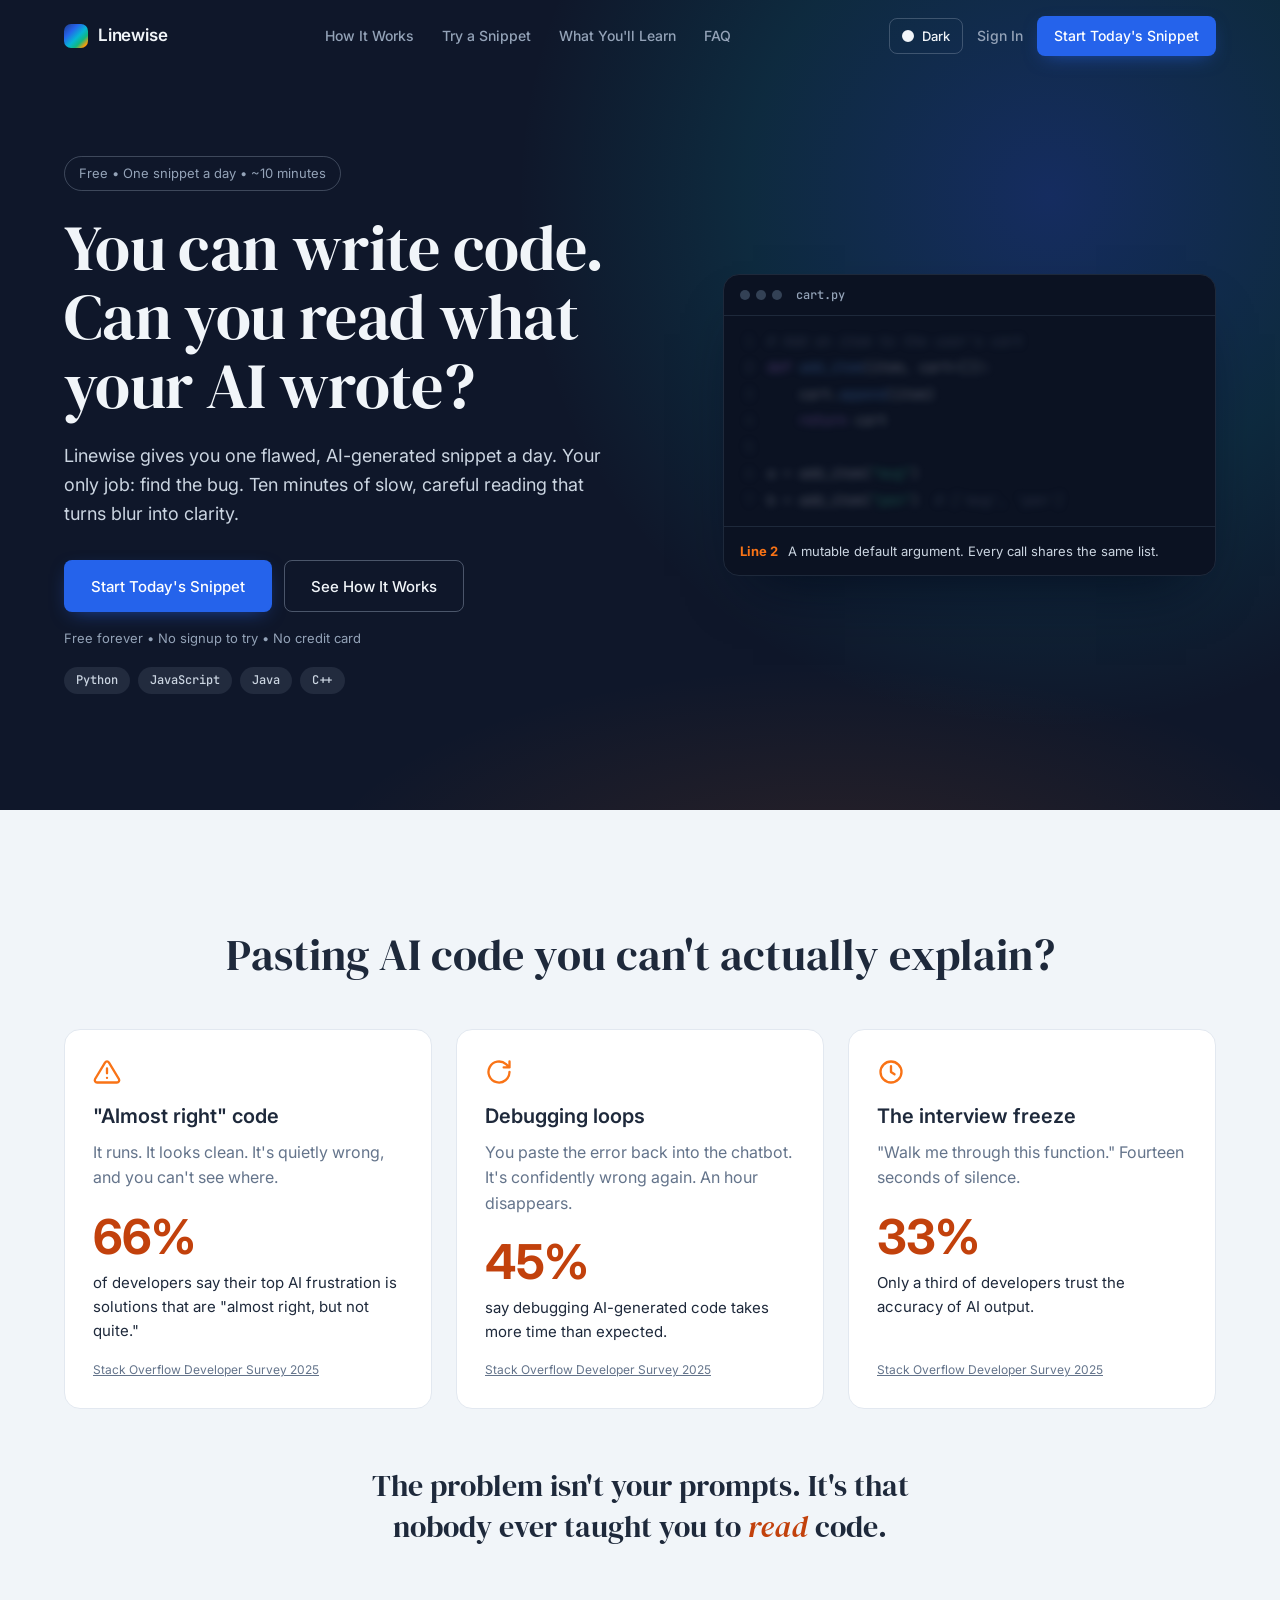
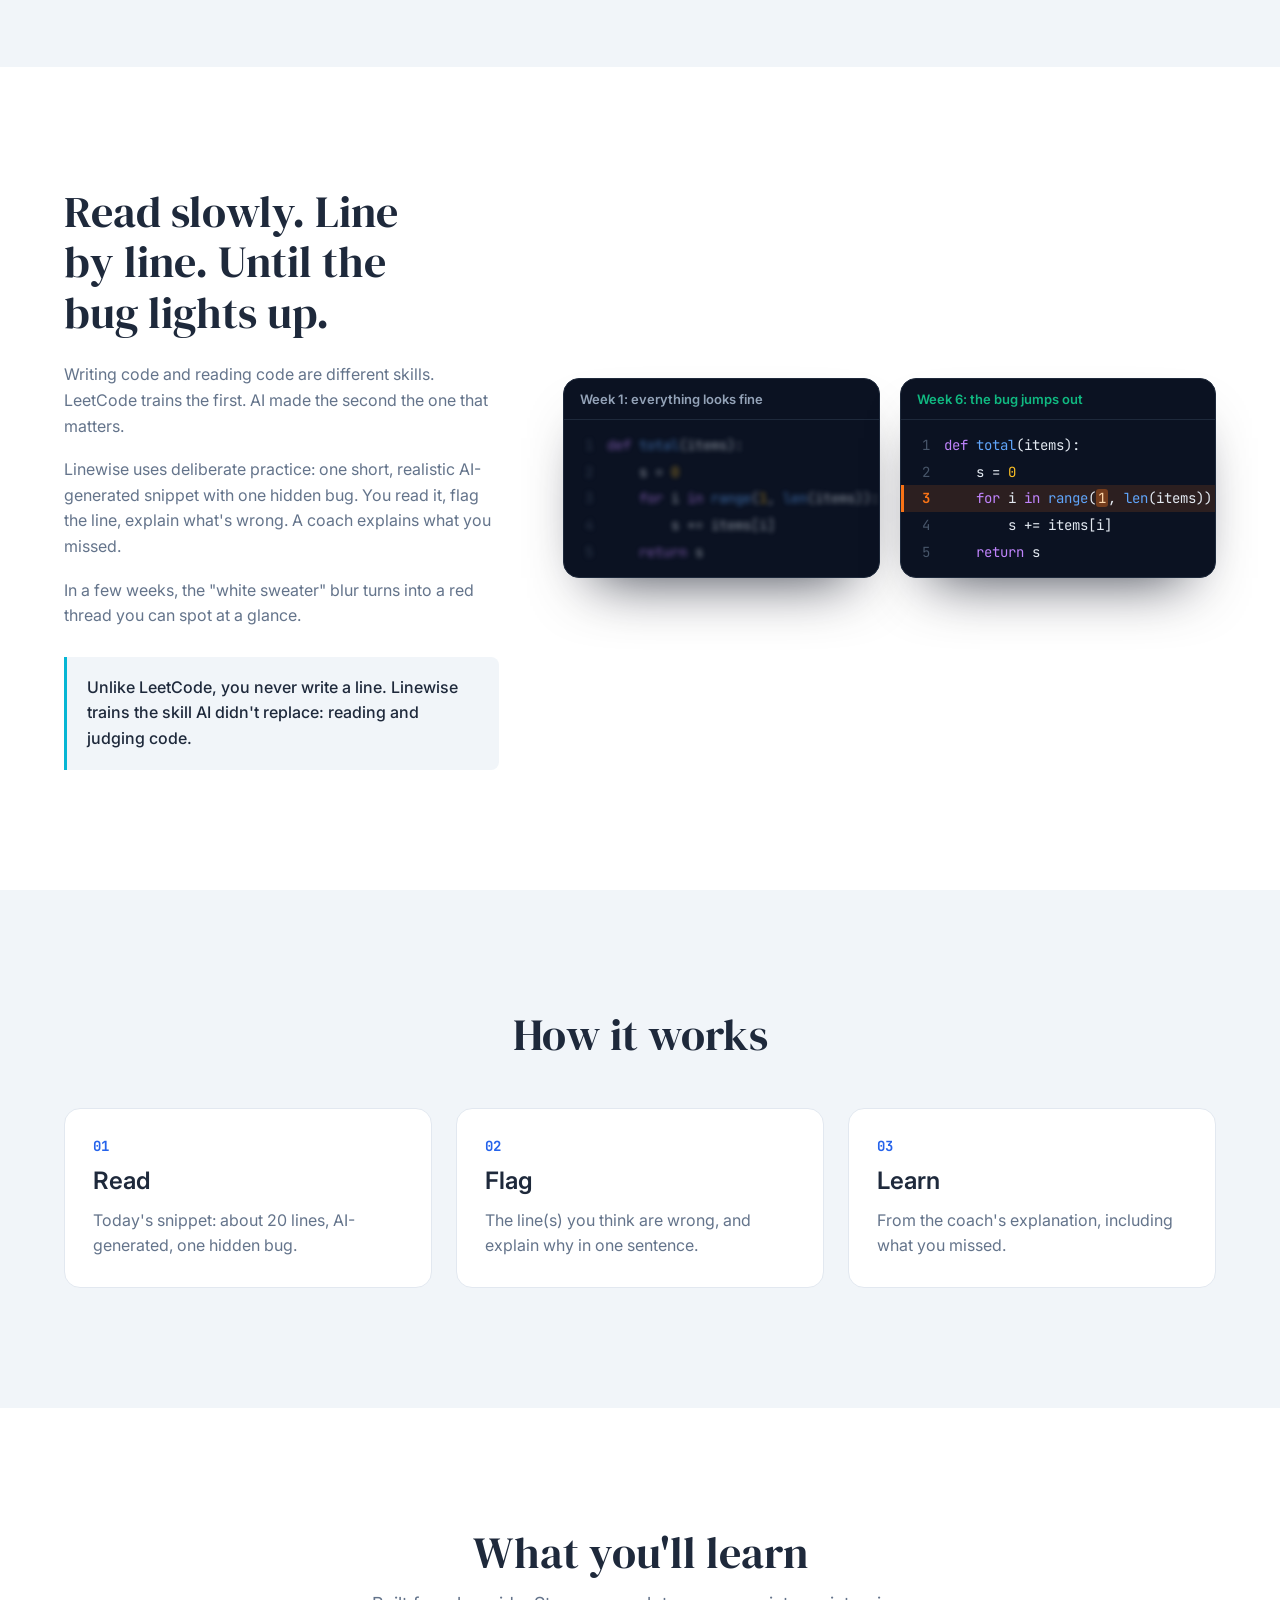
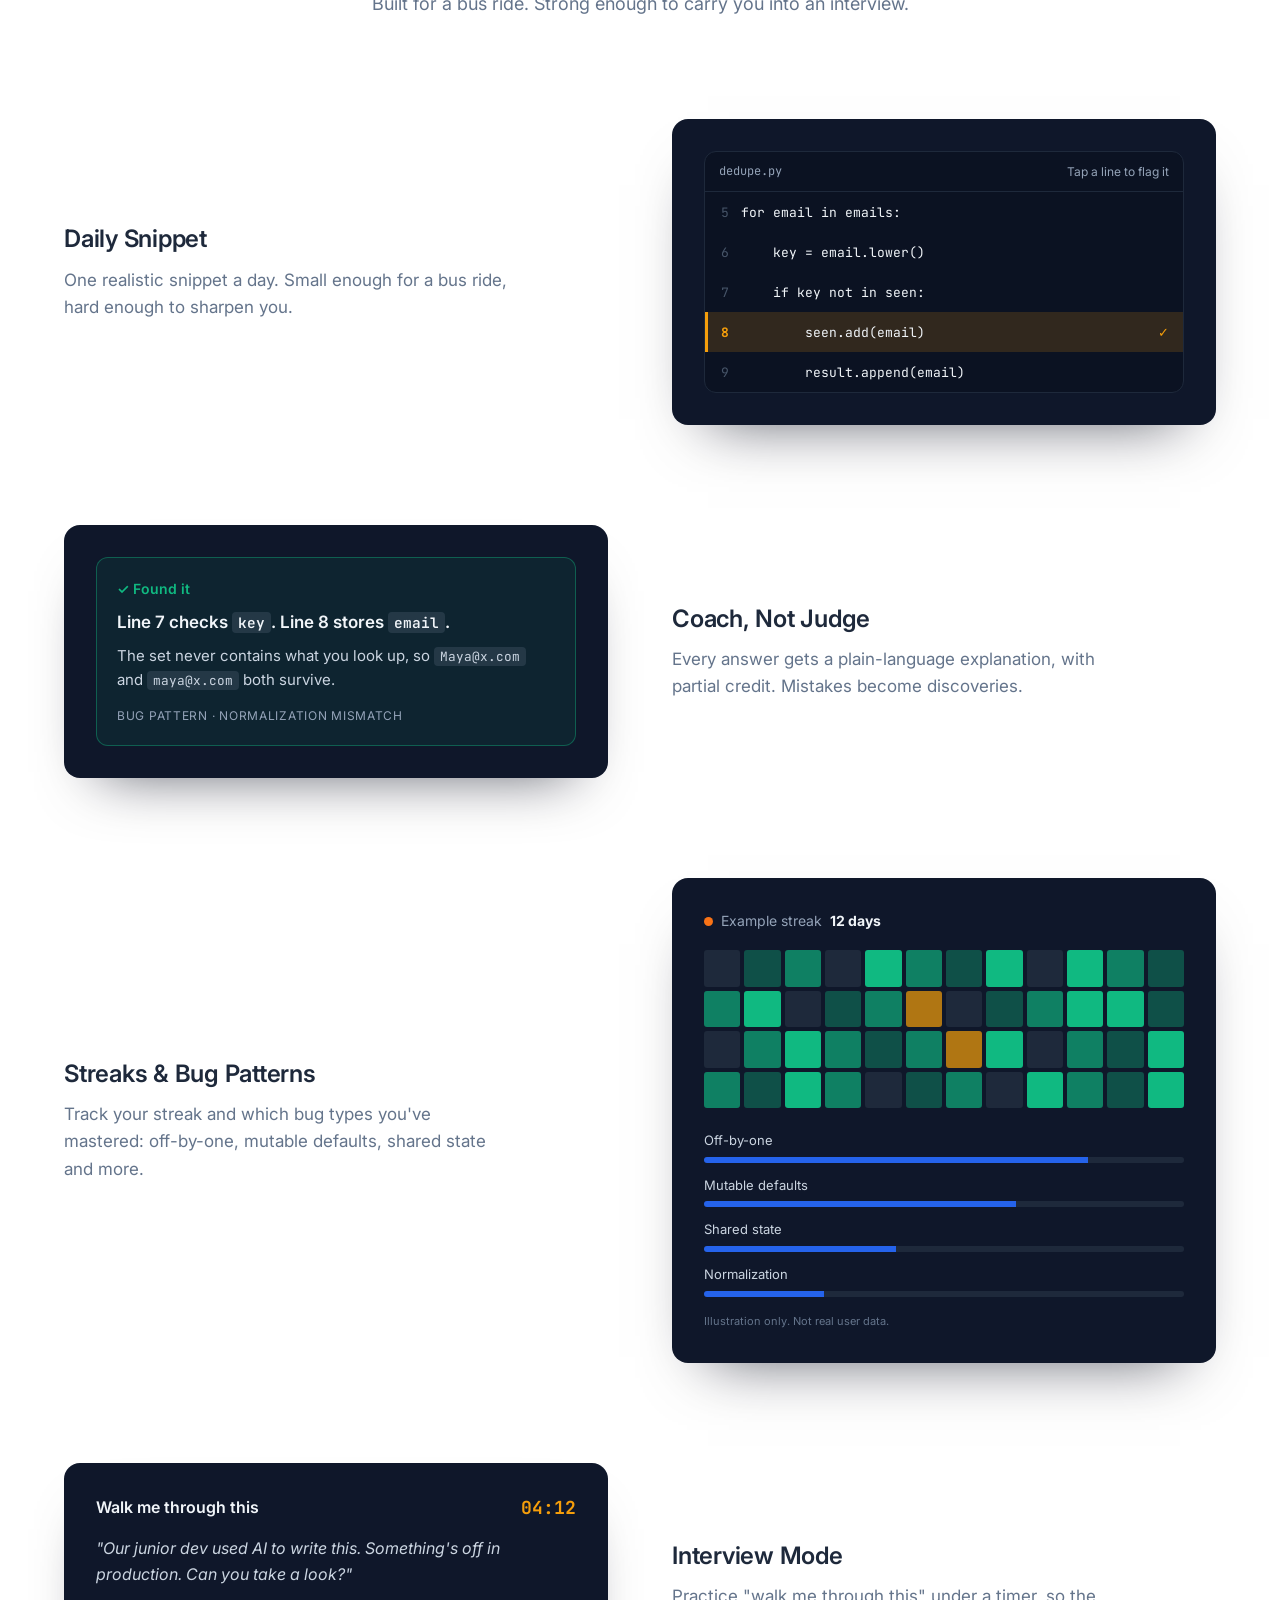
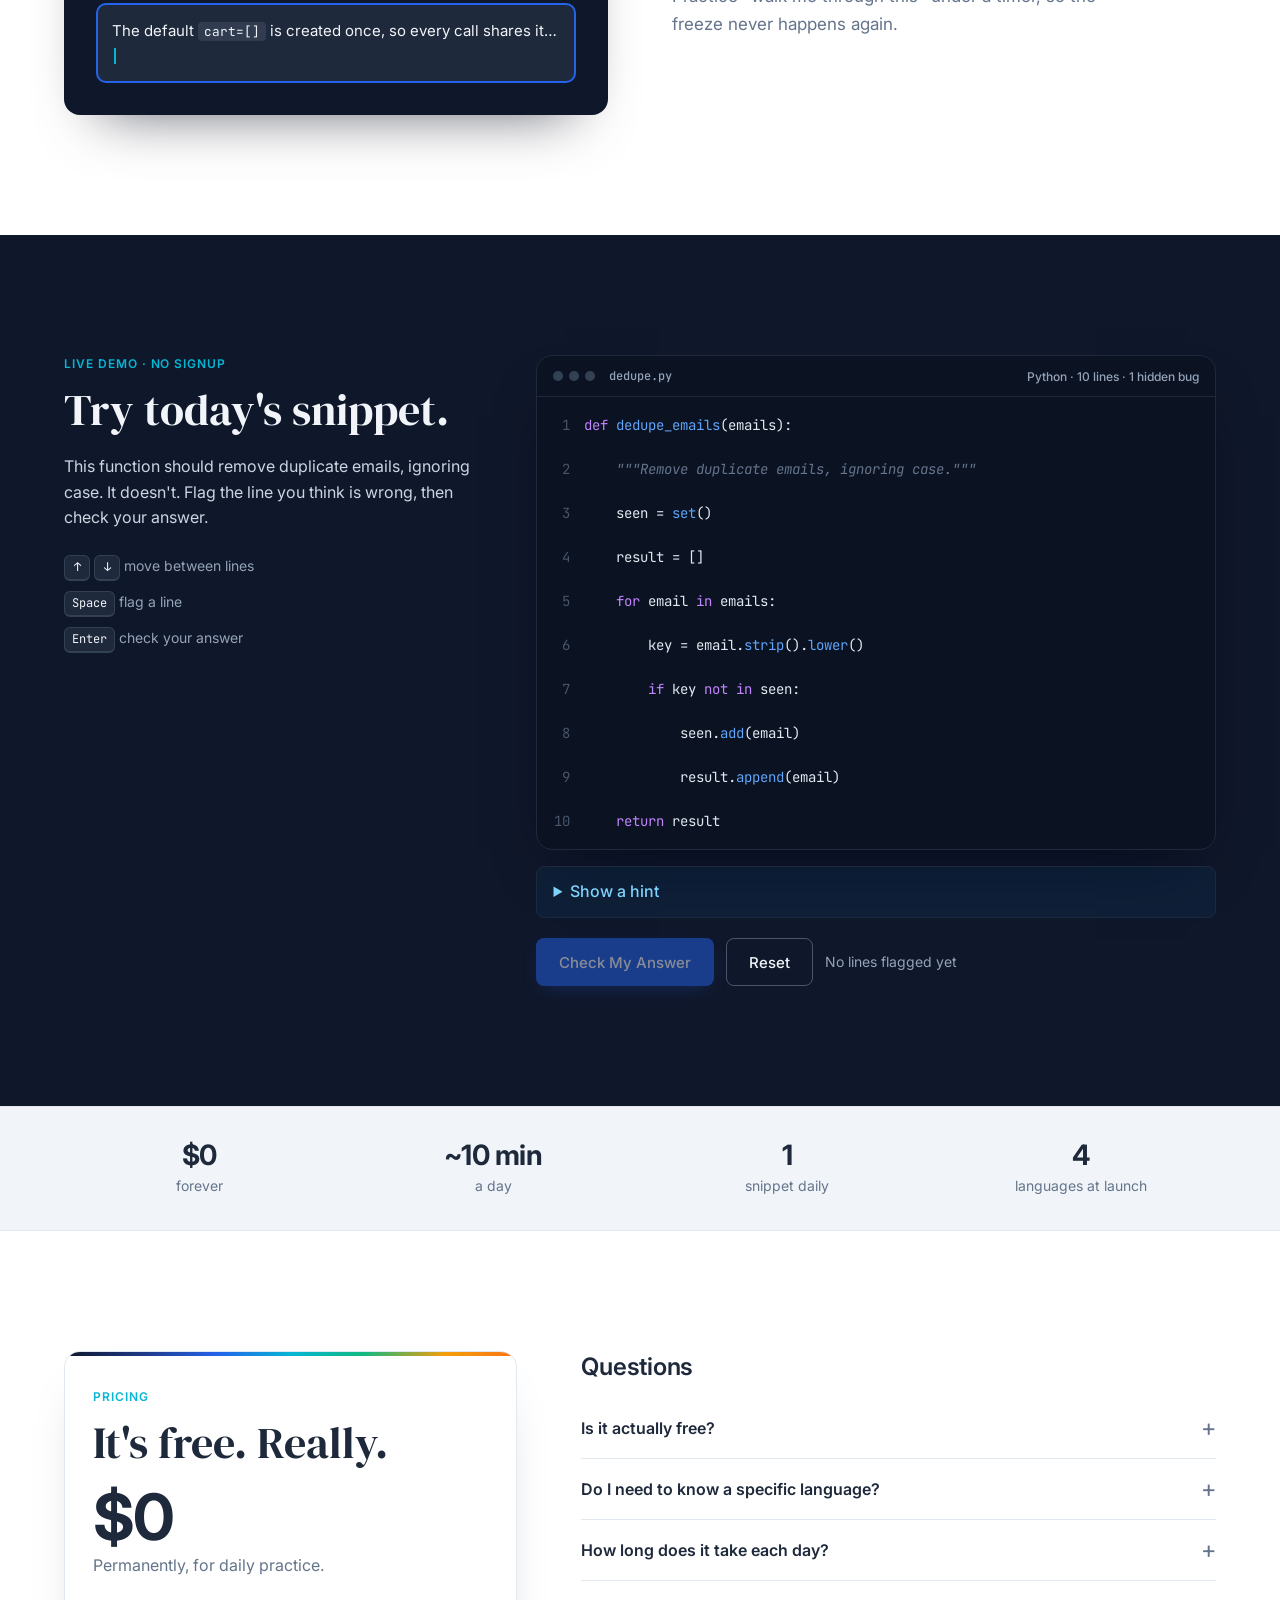
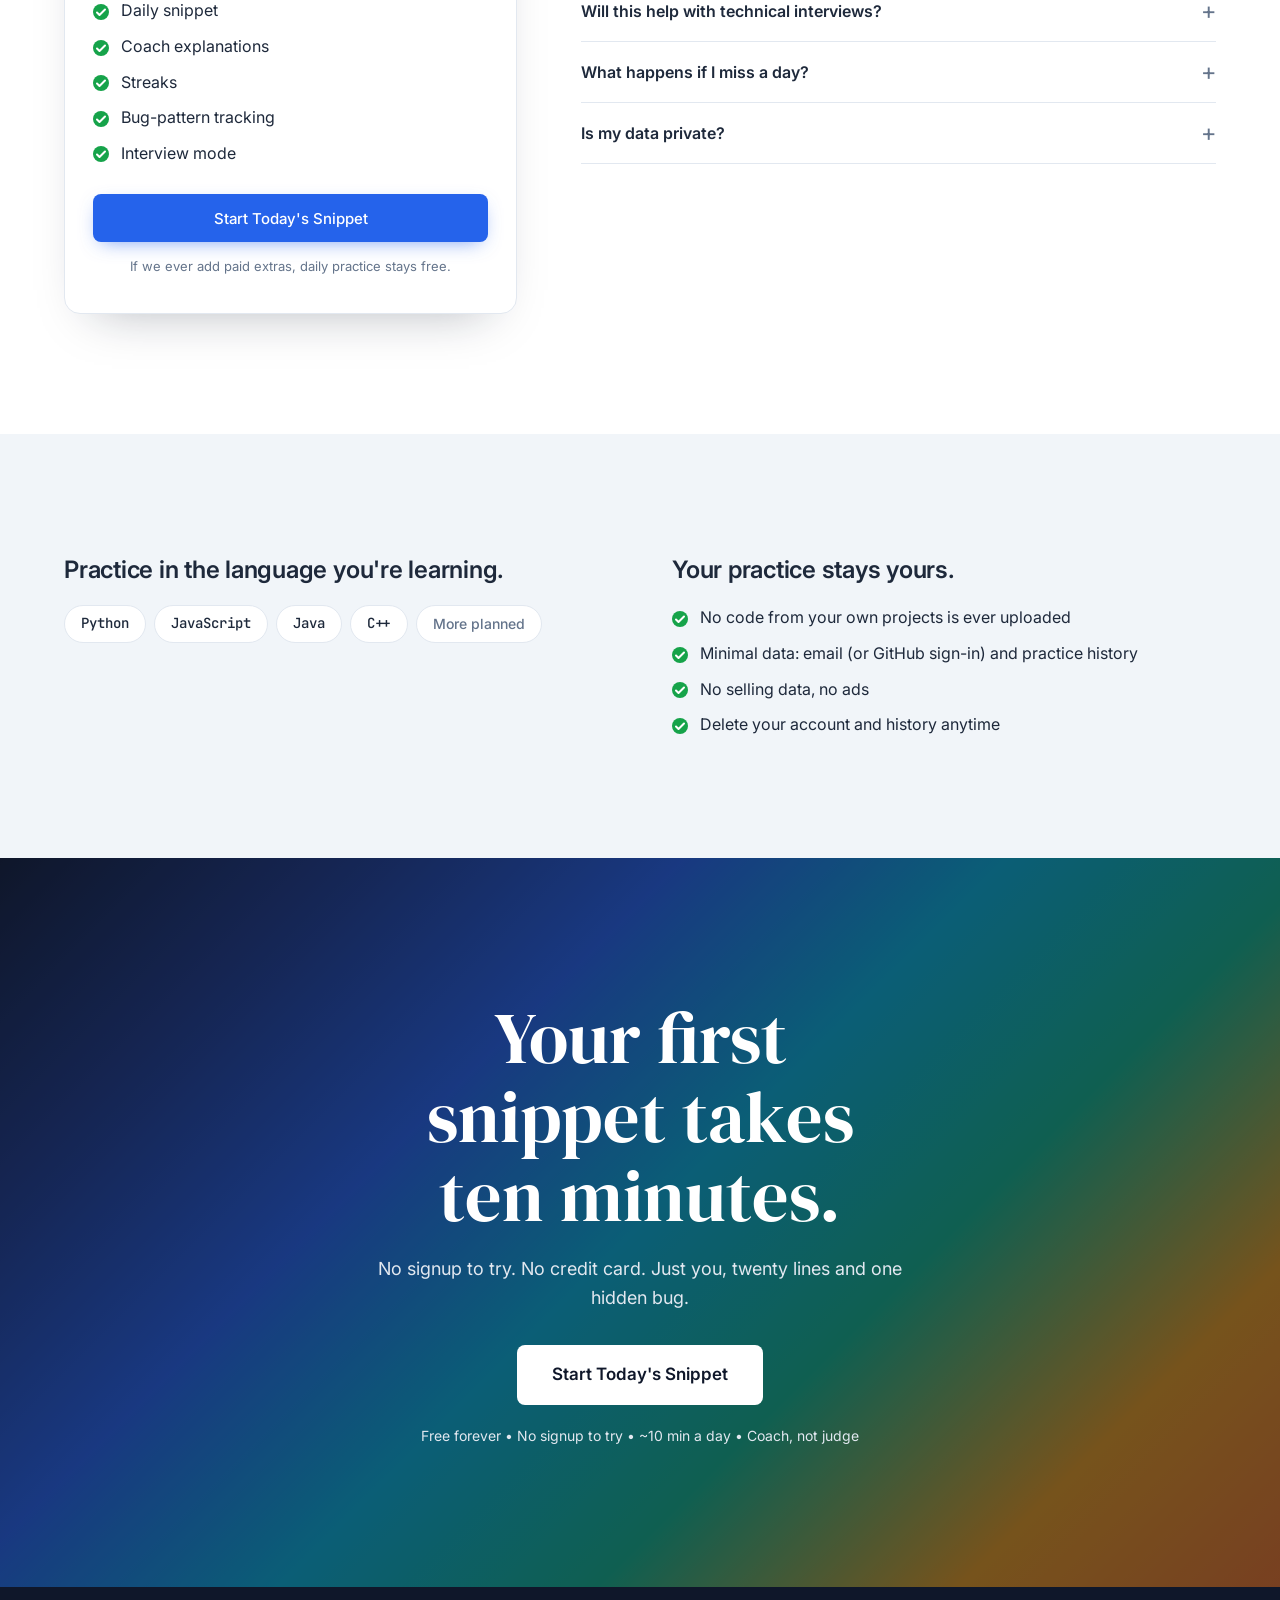
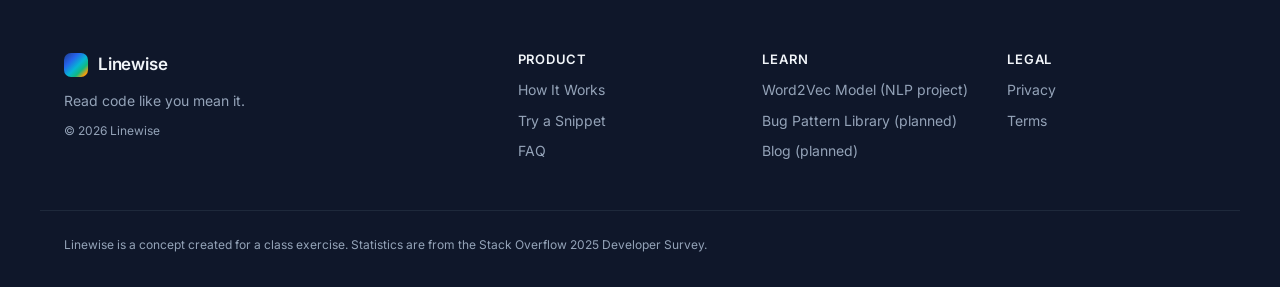
==== commit 7aefe03d: "Add Word2Vec model trained on the Linewise subject (checkpoint) Corpus builder, skip-gram training s" ====
--- a/index.html
+++ b/index.html
@@ -450,6 +450,7 @@
       <div>
         <h2 class="footer__h">Learn</h2>
         <ul>
+          <li><a href="word2vec/">Word2Vec Model (NLP project)</a></li>
           <li><span>Bug Pattern Library (planned)</span></li>
           <li><span>Blog (planned)</span></li>
         </ul>
